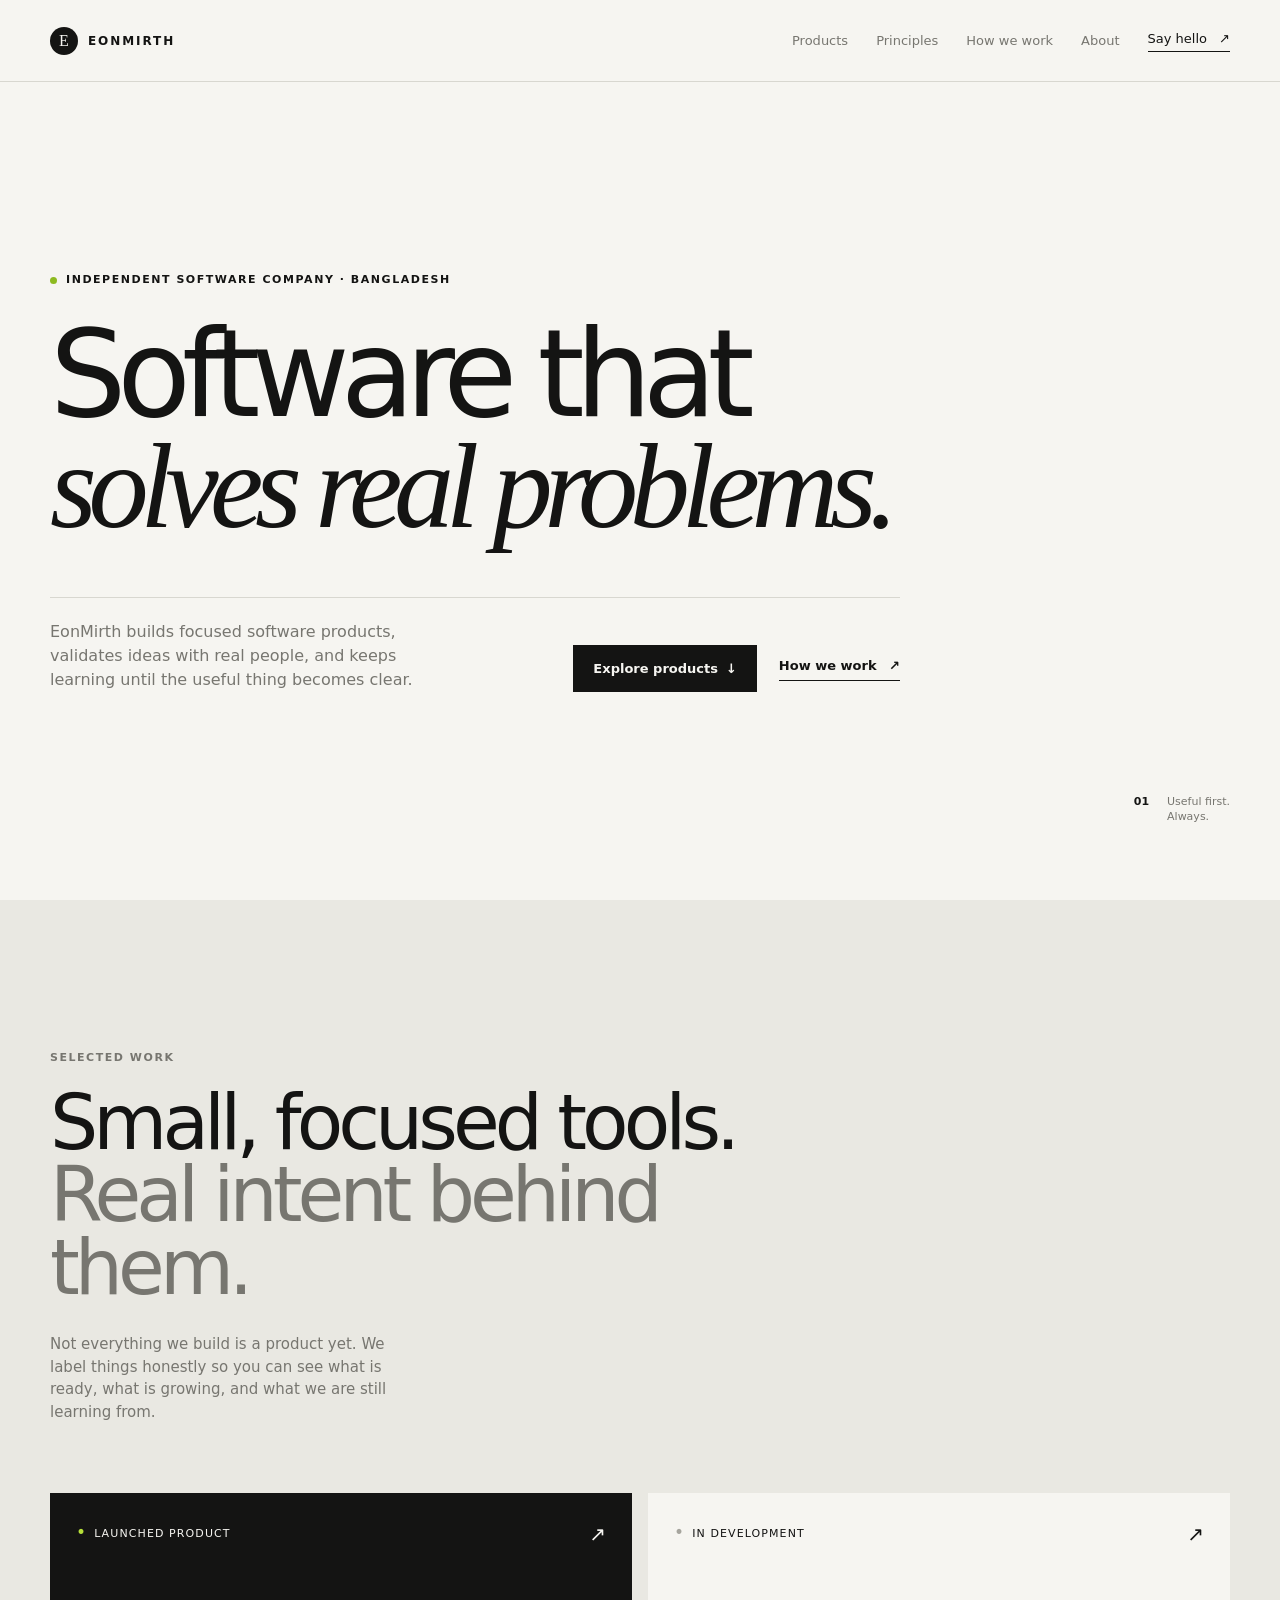
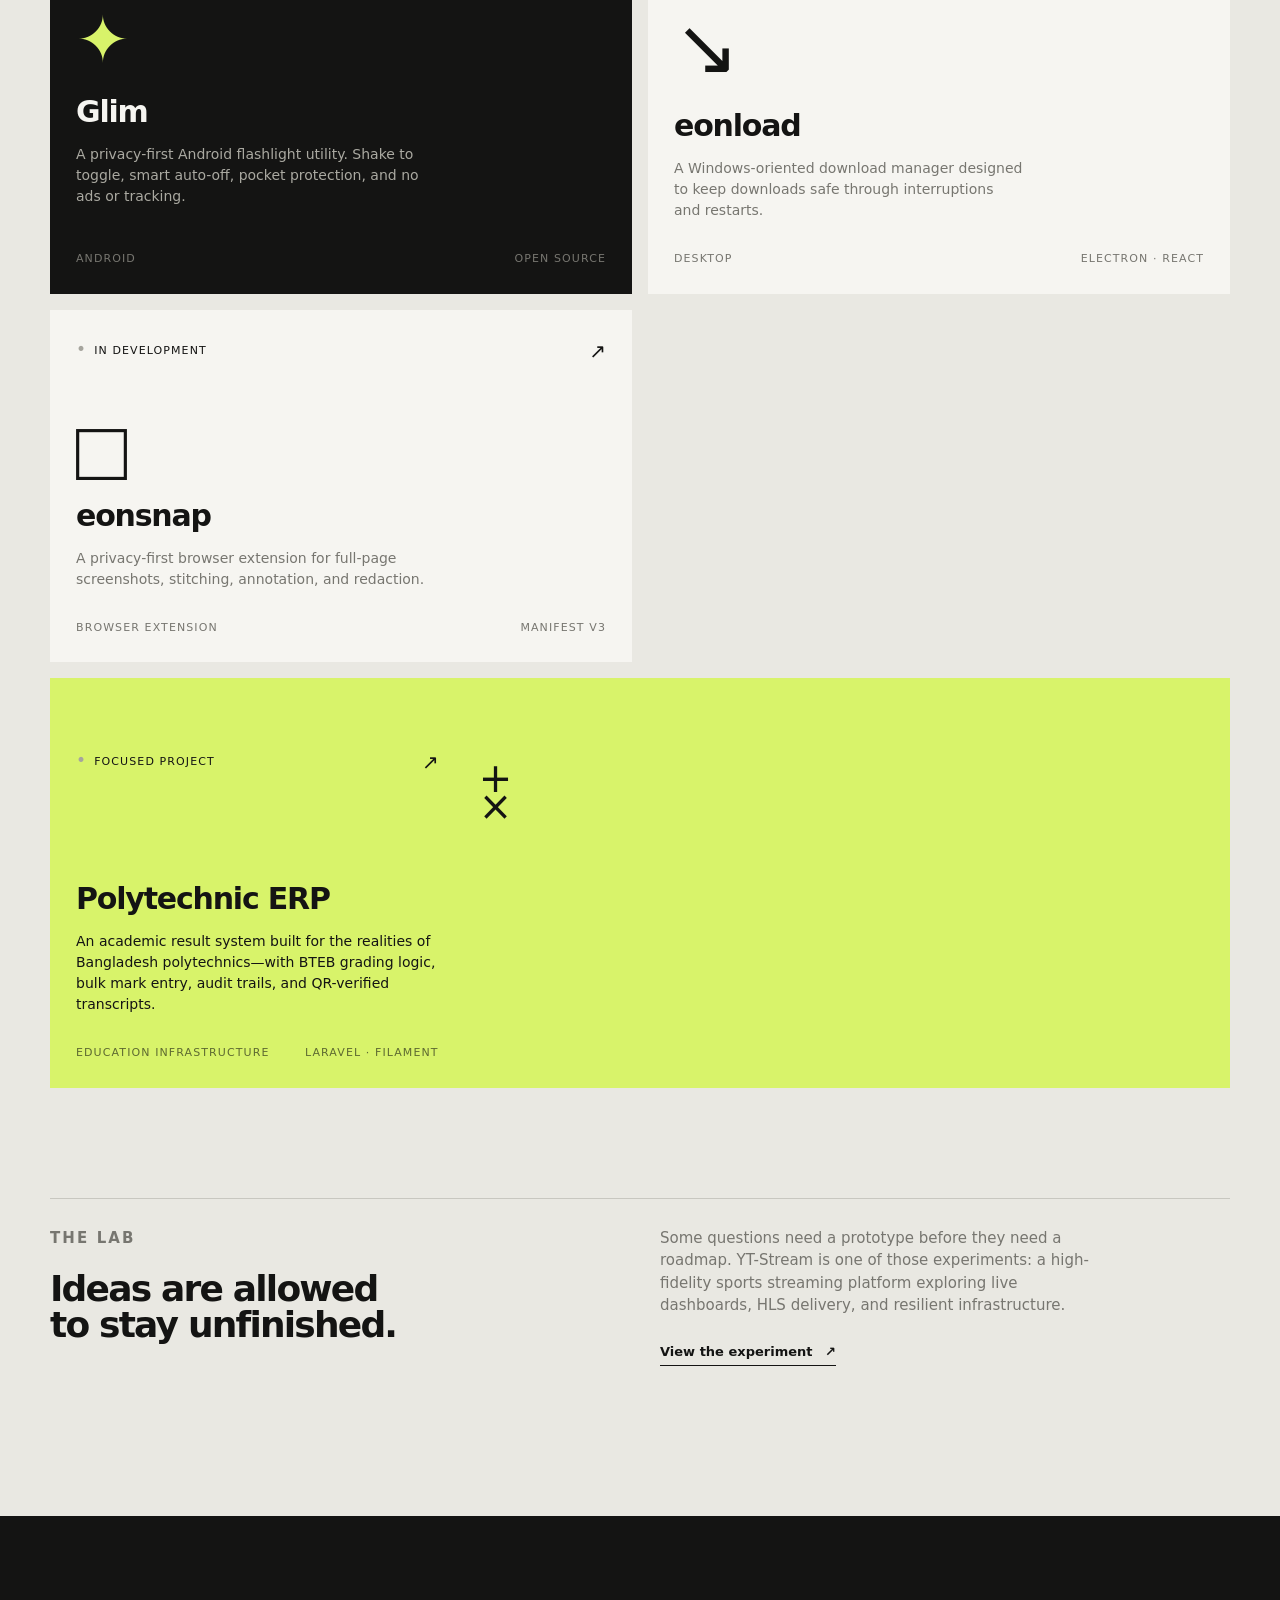
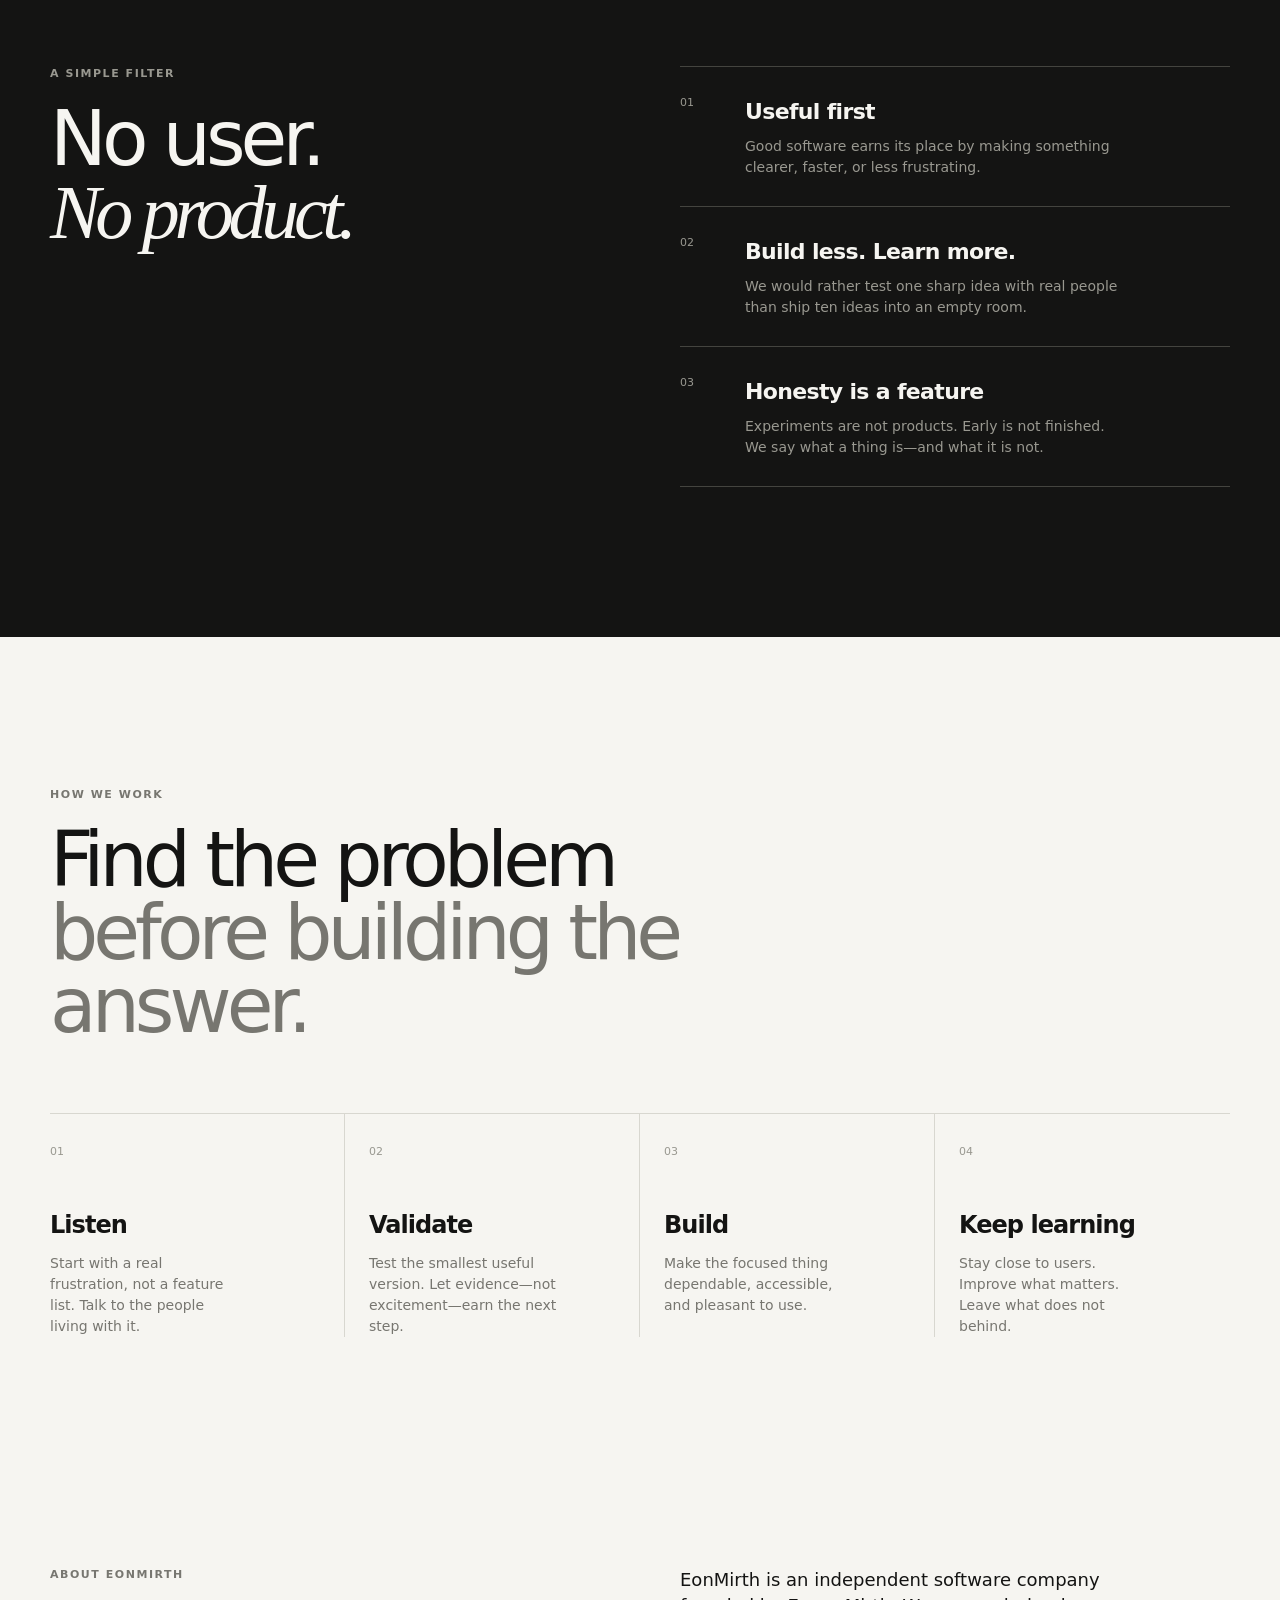
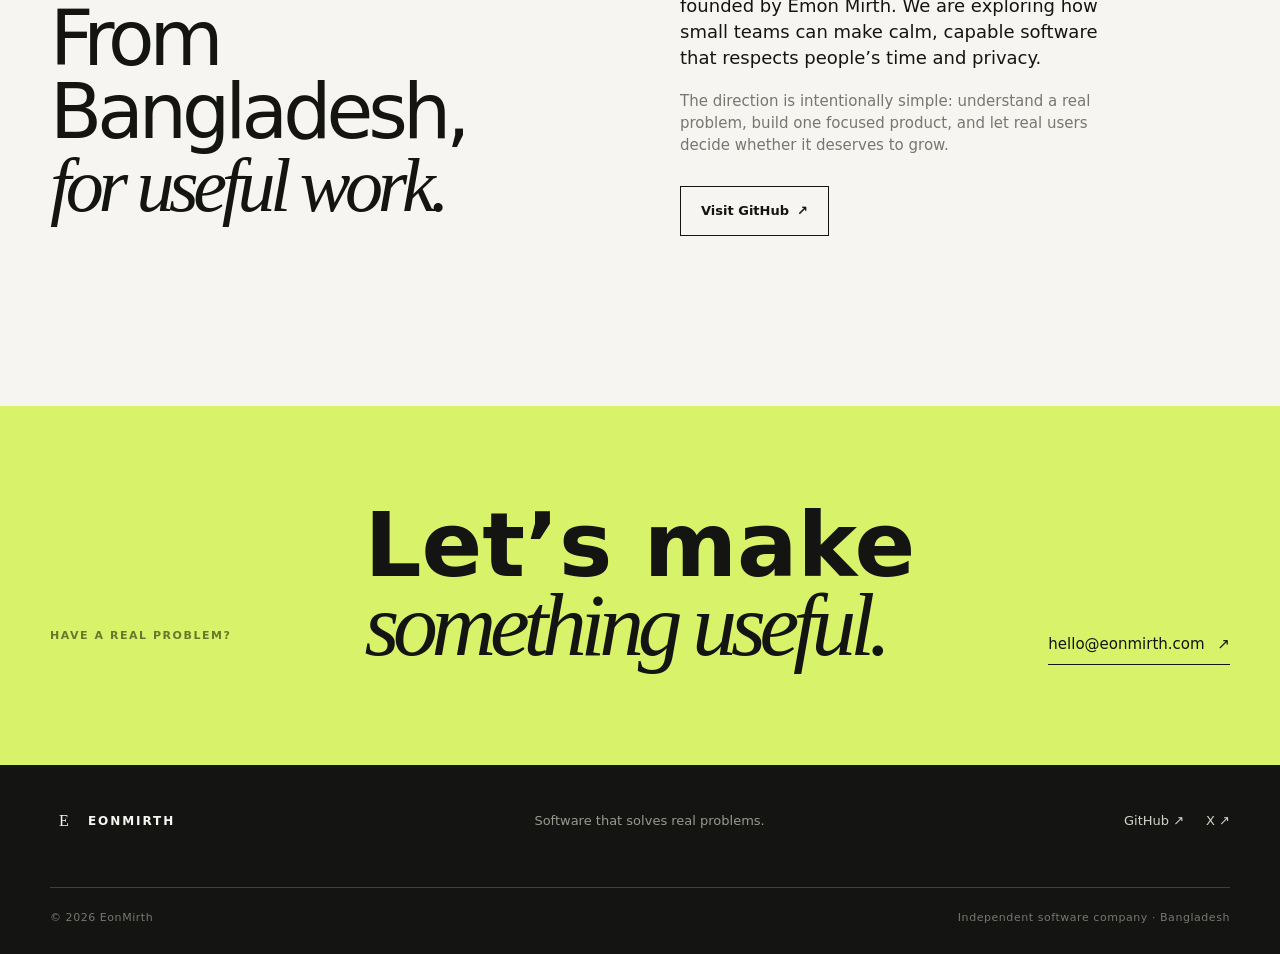
==== index.html @ abd764fa "Rebuild EonMirth as focused software company site" ====
<!doctype html>
<html lang="en">
<head>
  <meta charset="utf-8">
  <meta name="viewport" content="width=device-width, initial-scale=1">
  <title>EonMirth — Software that solves real problems.</title>
  <meta name="description" content="EonMirth is an independent software company building focused products, validating ideas, and learning from real users.">
  <meta name="author" content="EonMirth">
  <meta name="theme-color" content="#f6f5f1">
  <meta property="og:title" content="EonMirth — Software that solves real problems.">
  <meta property="og:description" content="An independent software company from Bangladesh building focused, useful products.">
  <meta property="og:type" content="website">
  <meta property="og:url" content="https://eonmirth-web.vercel.app/">
  <meta name="twitter:card" content="summary_large_image">
  <link rel="canonical" href="https://eonmirth-web.vercel.app/">
  <link rel="icon" href="data:image/svg+xml,%3Csvg xmlns='http://www.w3.org/2000/svg' viewBox='0 0 64 64'%3E%3Crect width='64' height='64' rx='16' fill='%23141413'/%3E%3Cpath d='M18 20h28M18 32h20M18 44h28' stroke='%23f6f5f1' stroke-width='5' stroke-linecap='round'/%3E%3C/svg%3E">
  <link rel="stylesheet" href="/styles.css">
  <script defer src="/script.js"></script>
</head>
<body>
  <a class="skip-link" href="#main">Skip to content</a>
  <header class="site-header">
    <div class="wrap nav-wrap">
      <a class="brand" href="#top" aria-label="EonMirth home"><span class="brand-mark">E</span><span>EONMIRTH</span></a>
      <button class="menu-toggle" aria-expanded="false" aria-controls="site-nav"><span class="sr-only">Toggle menu</span><i></i><i></i></button>
      <nav id="site-nav" class="site-nav" aria-label="Main navigation">
        <a href="#products">Products</a><a href="#principles">Principles</a><a href="#process">How we work</a><a href="#about">About</a>
        <a class="nav-cta" href="mailto:hello@eonmirth.com">Say hello <span>↗</span></a>
      </nav>
    </div>
  </header>
  <main id="main">
    <section id="top" class="hero wrap">
      <div class="eyebrow reveal"><span class="eyebrow-dot"></span>Independent software company · Bangladesh</div>
      <h1 class="reveal delay-1">Software that<br><em>solves real problems.</em></h1>
      <div class="hero-bottom reveal delay-2">
        <p class="hero-copy">EonMirth builds focused software products, validates ideas with real people, and keeps learning until the useful thing becomes clear.</p>
        <div class="hero-actions"><a class="button button-dark" href="#products">Explore products <span>↓</span></a><a class="text-link" href="#process">How we work <span>↗</span></a></div>
      </div>
      <div class="hero-note reveal delay-3"><span>01</span><span>Useful first.<br>Always.</span></div>
    </section>

    <section id="products" class="section products-section">
      <div class="wrap">
        <div class="section-intro"><p class="kicker">Selected work</p><h2>Small, focused tools.<br><span>Real intent behind them.</span></h2><p class="intro-copy">Not everything we build is a product yet. We label things honestly so you can see what is ready, what is growing, and what we are still learning from.</p></div>
        <div class="product-grid">
          <a class="product-card featured reveal" href="https://github.com/emonmirth/android-flashlight-app" target="_blank" rel="noopener noreferrer"><div class="card-top"><span class="status live">Launched product</span><span class="arrow">↗</span></div><div class="product-symbol sun">✦</div><h3>Glim</h3><p>A privacy-first Android flashlight utility. Shake to toggle, smart auto-off, pocket protection, and no ads or tracking.</p><div class="card-foot"><span>Android</span><span>Open source</span></div></a>
          <a class="product-card reveal delay-1" href="https://github.com/emonmirth/eonload" target="_blank" rel="noopener noreferrer"><div class="card-top"><span class="status building">In development</span><span class="arrow">↗</span></div><div class="product-symbol line">↘</div><h3>eonload</h3><p>A Windows-oriented download manager designed to keep downloads safe through interruptions and restarts.</p><div class="card-foot"><span>Desktop</span><span>Electron · React</span></div></a>
          <a class="product-card reveal delay-2" href="https://github.com/emonmirth/eonsnap" target="_blank" rel="noopener noreferrer"><div class="card-top"><span class="status building">In development</span><span class="arrow">↗</span></div><div class="product-symbol frame">□</div><h3>eonsnap</h3><p>A privacy-first browser extension for full-page screenshots, stitching, annotation, and redaction.</p><div class="card-foot"><span>Browser extension</span><span>Manifest V3</span></div></a>
          <a class="product-card wide reveal" href="https://github.com/emonmirth/polytechnic-erp" target="_blank" rel="noopener noreferrer"><div class="card-top"><span class="status building">Focused project</span><span class="arrow">↗</span></div><div class="product-symbol grid-symbol">+<br>×</div><div class="wide-copy"><h3>Polytechnic ERP</h3><p>An academic result system built for the realities of Bangladesh polytechnics—with BTEB grading logic, bulk mark entry, audit trails, and QR-verified transcripts.</p><div class="card-foot"><span>Education infrastructure</span><span>Laravel · Filament</span></div></div></a>
        </div>
        <div class="experiments"><div><p class="kicker">The lab</p><h3>Ideas are allowed<br>to stay unfinished.</h3></div><div><p>Some questions need a prototype before they need a roadmap. YT-Stream is one of those experiments: a high-fidelity sports streaming platform exploring live dashboards, HLS delivery, and resilient infrastructure.</p><a class="text-link" href="https://github.com/emonmirth/YT-Stream" target="_blank" rel="noopener noreferrer">View the experiment <span>↗</span></a></div></div>
      </div>
    </section>

    <section id="principles" class="section principles-section"><div class="wrap principle-layout"><div><p class="kicker">A simple filter</p><h2>No user.<br><em>No product.</em></h2></div><div class="principle-list"><div class="principle"><span>01</span><div><h3>Useful first</h3><p>Good software earns its place by making something clearer, faster, or less frustrating.</p></div></div><div class="principle"><span>02</span><div><h3>Build less. Learn more.</h3><p>We would rather test one sharp idea with real people than ship ten ideas into an empty room.</p></div></div><div class="principle"><span>03</span><div><h3>Honesty is a feature</h3><p>Experiments are not products. Early is not finished. We say what a thing is—and what it is not.</p></div></div></div></div></section>

    <section id="process" class="section process-section"><div class="wrap"><div class="section-intro"><p class="kicker">How we work</p><h2>Find the problem<br><span>before building the answer.</span></h2></div><div class="process-grid"><div class="process-item"><span>01</span><h3>Listen</h3><p>Start with a real frustration, not a feature list. Talk to the people living with it.</p></div><div class="process-item"><span>02</span><h3>Validate</h3><p>Test the smallest useful version. Let evidence—not excitement—earn the next step.</p></div><div class="process-item"><span>03</span><h3>Build</h3><p>Make the focused thing dependable, accessible, and pleasant to use.</p></div><div class="process-item"><span>04</span><h3>Keep learning</h3><p>Stay close to users. Improve what matters. Leave what does not behind.</p></div></div></div></section>

    <section id="about" class="section about-section"><div class="wrap about-layout"><div><p class="kicker">About EonMirth</p><h2>From Bangladesh,<br><em>for useful work.</em></h2></div><div class="about-copy"><p>EonMirth is an independent software company founded by Emon Mirth. We are exploring how small teams can make calm, capable software that respects people’s time and privacy.</p><p>The direction is intentionally simple: understand a real problem, build one focused product, and let real users decide whether it deserves to grow.</p><a class="button button-outline" href="https://github.com/emonmirth" target="_blank" rel="noopener noreferrer">Visit GitHub <span>↗</span></a></div></div></section>

    <section class="contact-section"><div class="wrap contact-inner"><p class="kicker">Have a real problem?</p><h2>Let’s make<br><em>something useful.</em></h2><a class="contact-link" href="mailto:hello@eonmirth.com">hello@eonmirth.com <span>↗</span></a></div></section>
  </main>
  <footer class="site-footer"><div class="wrap footer-top"><a class="brand" href="#top"><span class="brand-mark">E</span><span>EONMIRTH</span></a><p>Software that solves real problems.</p><div class="footer-links"><a href="https://github.com/emonmirth" target="_blank" rel="noopener noreferrer">GitHub ↗</a><a href="https://x.com/EonMirth" target="_blank" rel="noopener noreferrer">X ↗</a></div></div><div class="wrap footer-bottom"><span>© 2026 EonMirth</span><span>Independent software company · Bangladesh</span></div></footer>
</body>
</html>
---- styles.css ----
:root{--ink:#141413;--paper:#f6f5f1;--muted:#777670;--line:#d8d7d0;--accent:#d8f36a;--serif:Georgia,'Times New Roman',serif;--sans:Inter,ui-sans-serif,system-ui,-apple-system,BlinkMacSystemFont,'Segoe UI',sans-serif;--ease:cubic-bezier(.23,1,.32,1)}*{box-sizing:border-box}html{scroll-behavior:smooth}body{margin:0;background:var(--paper);color:var(--ink);font-family:var(--sans);font-size:16px;line-height:1.5;-webkit-font-smoothing:antialiased}.wrap{width:min(1180px,calc(100% - 48px));margin:0 auto}.skip-link{position:absolute;left:-999px;top:12px;background:var(--ink);color:#fff;padding:10px 16px;z-index:99}.skip-link:focus{left:12px}.sr-only{position:absolute;width:1px;height:1px;padding:0;overflow:hidden;clip:rect(0,0,0,0);white-space:nowrap;border:0}.site-header{height:82px;border-bottom:1px solid var(--line);display:flex;align-items:center}.nav-wrap,.footer-top,.footer-bottom{display:flex;align-items:center;justify-content:space-between}.brand{display:inline-flex;align-items:center;gap:10px;color:inherit;text-decoration:none;font-size:12px;font-weight:800;letter-spacing:.16em}.brand-mark{display:grid;place-items:center;width:28px;height:28px;background:var(--ink);color:var(--paper);font-size:16px;font-family:var(--serif);font-weight:400;letter-spacing:0;border-radius:50%}.site-nav{display:flex;align-items:center;gap:28px}.site-nav a,.footer-links a{color:var(--muted);font-size:13px;text-decoration:none;transition:color .18s ease}.site-nav a:hover,.footer-links a:hover,.text-link:hover{color:var(--ink)}.nav-cta{color:var(--ink)!important;border-bottom:1px solid var(--ink);padding-bottom:3px}.nav-cta span,.text-link span,.contact-link span,.button span{margin-left:8px}.menu-toggle{display:none;background:none;border:0;padding:10px}.hero{min-height:calc(100vh - 82px);padding-top:clamp(100px,15vw,190px);position:relative}.eyebrow,.kicker{font-size:11px;font-weight:800;letter-spacing:.14em;text-transform:uppercase}.eyebrow{display:flex;align-items:center;gap:9px}.eyebrow-dot{width:7px;height:7px;border-radius:50%;background:#8dba20}.hero h1{font-size:clamp(56px,9.4vw,132px);line-height:.93;letter-spacing:-.075em;font-weight:500;margin:30px 0 54px;max-width:1000px}.hero h1 em,h2 em{font-family:var(--serif);font-weight:400;letter-spacing:-.07em}.hero-bottom{display:flex;justify-content:space-between;align-items:flex-end;border-top:1px solid var(--line);padding-top:22px;max-width:850px}.hero-copy{max-width:370px;margin:0;color:var(--muted);font-size:16px}.hero-actions{display:flex;align-items:center;gap:22px}.button{display:inline-flex;align-items:center;justify-content:center;text-decoration:none;padding:14px 20px;font-size:13px;font-weight:700;transition:transform .18s var(--ease),background .18s ease,color .18s ease}.button:hover{transform:translateY(-2px)}.button-dark{background:var(--ink);color:var(--paper)}.button-dark:hover{background:#30302e}.button-outline{border:1px solid var(--ink);color:var(--ink)}.button-outline:hover{background:var(--ink);color:var(--paper)}.text-link{display:inline-block;color:var(--ink);text-decoration:none;border-bottom:1px solid var(--ink);padding-bottom:4px;font-size:13px;font-weight:700;transition:color .18s ease}.hero-note{position:absolute;right:0;bottom:76px;display:flex;gap:18px;color:var(--muted);font-size:11px;line-height:1.3}.hero-note span:first-child{color:var(--ink);font-weight:700}.section{padding:150px 0}.products-section{background:#e9e8e2}.section-intro{max-width:750px}.kicker{color:var(--muted);margin:0 0 20px}.section h2{font-size:clamp(40px,6vw,76px);line-height:.96;letter-spacing:-.065em;font-weight:500;margin:0}.section h2 span{color:var(--muted)}.intro-copy{color:var(--muted);max-width:340px;margin:28px 0 0;font-size:15px}.product-grid{display:grid;grid-template-columns:repeat(2,1fr);gap:16px;margin-top:70px}.product-card{min-height:340px;padding:26px;background:var(--paper);color:var(--ink);text-decoration:none;display:flex;flex-direction:column;transition:transform .25s var(--ease),background .25s ease}.product-card:hover{transform:translateY(-5px);background:#fff}.product-card.featured{background:var(--ink);color:var(--paper)}.card-top,.card-foot{display:flex;justify-content:space-between;align-items:center}.status,.card-foot{font-size:11px;text-transform:uppercase;letter-spacing:.1em}.status:before{content:'•';font-size:17px;line-height:0;margin-right:7px;vertical-align:-1px}.live:before{color:#b5df39}.building:before{color:#a6a59e}.arrow{font-size:20px}.product-symbol{font-size:64px;line-height:1;margin-top:60px;font-family:var(--serif)}.sun{color:var(--accent)}.line{font-size:78px}.frame{font-size:85px;font-weight:200;line-height:.6}.grid-symbol{font-family:var(--sans);font-size:40px;line-height:.7}.product-card h3{font-size:30px;letter-spacing:-.04em;margin:16px 0 10px;font-weight:600}.product-card p{color:var(--muted);font-size:14px;max-width:350px;margin:0}.featured p{color:#aaa9a1}.card-foot{margin-top:auto;padding-top:30px;color:var(--muted)}.wide{grid-column:1/-1;min-height:280px;display:grid;grid-template-columns:1fr 2fr;gap:40px;background:#d8f36a}.wide .wide-copy{align-self:end}.wide p{color:var(--ink);max-width:500px}.wide .card-foot{color:#5e6a31}.experiments{border-top:1px solid #c8c7c0;margin-top:110px;padding-top:28px;display:grid;grid-template-columns:1fr 1fr;gap:40px}.experiments h3{font-size:36px;line-height:1;letter-spacing:-.05em;margin:0}.experiments p{max-width:450px;color:var(--muted);margin:0 0 22px;font-size:15px}.principles-section{background:var(--ink);color:var(--paper)}.principle-layout{display:grid;grid-template-columns:1fr 1fr;gap:80px}.principles-section .kicker,.principles-section .principle p{color:#999890}.principle-list{border-top:1px solid #44443f}.principle{display:grid;grid-template-columns:45px 1fr;gap:20px;padding:28px 0;border-bottom:1px solid #44443f}.principle>span,.process-item>span{font-size:11px;color:#999890}.principle h3{font-size:22px;margin:0 0 8px;letter-spacing:-.03em}.principle p{margin:0;max-width:380px;font-size:14px}.process-section{background:var(--paper)}.process-grid{display:grid;grid-template-columns:repeat(4,1fr);border-top:1px solid var(--line);margin-top:70px}.process-item{padding:24px 24px 0 0;border-right:1px solid var(--line);min-height:180px}.process-item:not(:first-child){padding-left:24px}.process-item:last-child{border-right:0}.process-item h3{font-size:24px;margin:45px 0 10px;letter-spacing:-.04em}.process-item p{color:var(--muted);font-size:14px;margin:0;max-width:190px}.about-section{padding-top:80px;padding-bottom:170px}.about-layout{display:grid;grid-template-columns:1fr 1fr;gap:80px}.about-copy{max-width:450px}.about-copy p{font-size:18px;line-height:1.45;margin:0 0 20px}.about-copy p:nth-child(2){color:var(--muted);font-size:15px;margin-bottom:30px}.contact-section{background:#d8f36a;padding:100px 0}.contact-inner{display:flex;align-items:flex-end;justify-content:space-between}.contact-section .kicker{color:#68782b}.contact-section h2{font-size:clamp(48px,7vw,94px);line-height:.88;margin:0}.contact-link{color:var(--ink);text-decoration:none;border-bottom:1px solid var(--ink);padding-bottom:8px;font-size:15px}.site-footer{background:var(--ink);color:var(--paper);padding:42px 0 28px}.footer-top{padding-bottom:52px;border-bottom:1px solid #41413d}.footer-top p{color:#999890;font-size:13px;margin:0}.footer-links{display:flex;gap:22px}.footer-links a{color:#d2d1c8}.footer-bottom{padding-top:22px;color:#777770;font-size:11px;letter-spacing:.05em}.reveal{opacity:0;transform:translateY(18px);transition:opacity .7s var(--ease),transform .7s var(--ease)}.reveal.visible{opacity:1;transform:none}.delay-1{transition-delay:.08s}.delay-2{transition-delay:.16s}.delay-3{transition-delay:.24s}@media(max-width:760px){.wrap{width:min(100% - 36px,1180px)}.site-header{height:70px}.menu-toggle{display:block}.menu-toggle i{display:block;width:22px;height:1px;background:var(--ink);margin:5px}.site-nav{position:absolute;display:none;top:70px;left:0;right:0;background:var(--paper);border-bottom:1px solid var(--line);padding:22px 18px;z-index:5;flex-direction:column;align-items:flex-start;gap:18px}.site-nav.open{display:flex}.nav-cta{margin-top:5px}.hero{min-height:calc(100vh - 70px);padding-top:100px}.hero h1{font-size:clamp(52px,15vw,80px);margin:28px 0 46px}.hero-bottom{display:block}.hero-actions{margin-top:32px;flex-wrap:wrap}.hero-note{position:static;margin-top:70px}.section{padding:90px 0}.product-grid{grid-template-columns:1fr;margin-top:48px}.wide{grid-column:auto;display:flex;gap:0}.experiments,.principle-layout,.about-layout{grid-template-columns:1fr;gap:42px}.experiments{margin-top:70px}.process-grid{grid-template-columns:1fr 1fr;margin-top:48px}.process-item{min-height:210px;padding:20px 12px 0 0}.process-item:not(:first-child){padding-left:14px}.process-item:nth-child(2){border-right:0}.process-item:nth-child(3){border-top:1px solid var(--line);padding-top:24px}.process-item:nth-child(4){border-top:1px solid var(--line);padding-top:24px}.process-item h3{margin-top:32px;font-size:21px}.about-section{padding-top:30px;padding-bottom:100px}.contact-inner{display:block}.contact-link{display:inline-block;margin-top:42px}.footer-top{align-items:flex-start;display:grid;grid-template-columns:1fr 1fr;gap:28px}.footer-top p{grid-column:1/-1;grid-row:2}.footer-links{grid-column:2;grid-row:1;justify-content:flex-end}.footer-bottom{display:block}.footer-bottom span{display:block;margin-bottom:6px}}@media(prefers-reduced-motion:reduce){html{scroll-behavior:auto}.reveal{opacity:1;transform:none;transition:none}.product-card,.button{transition:none}}
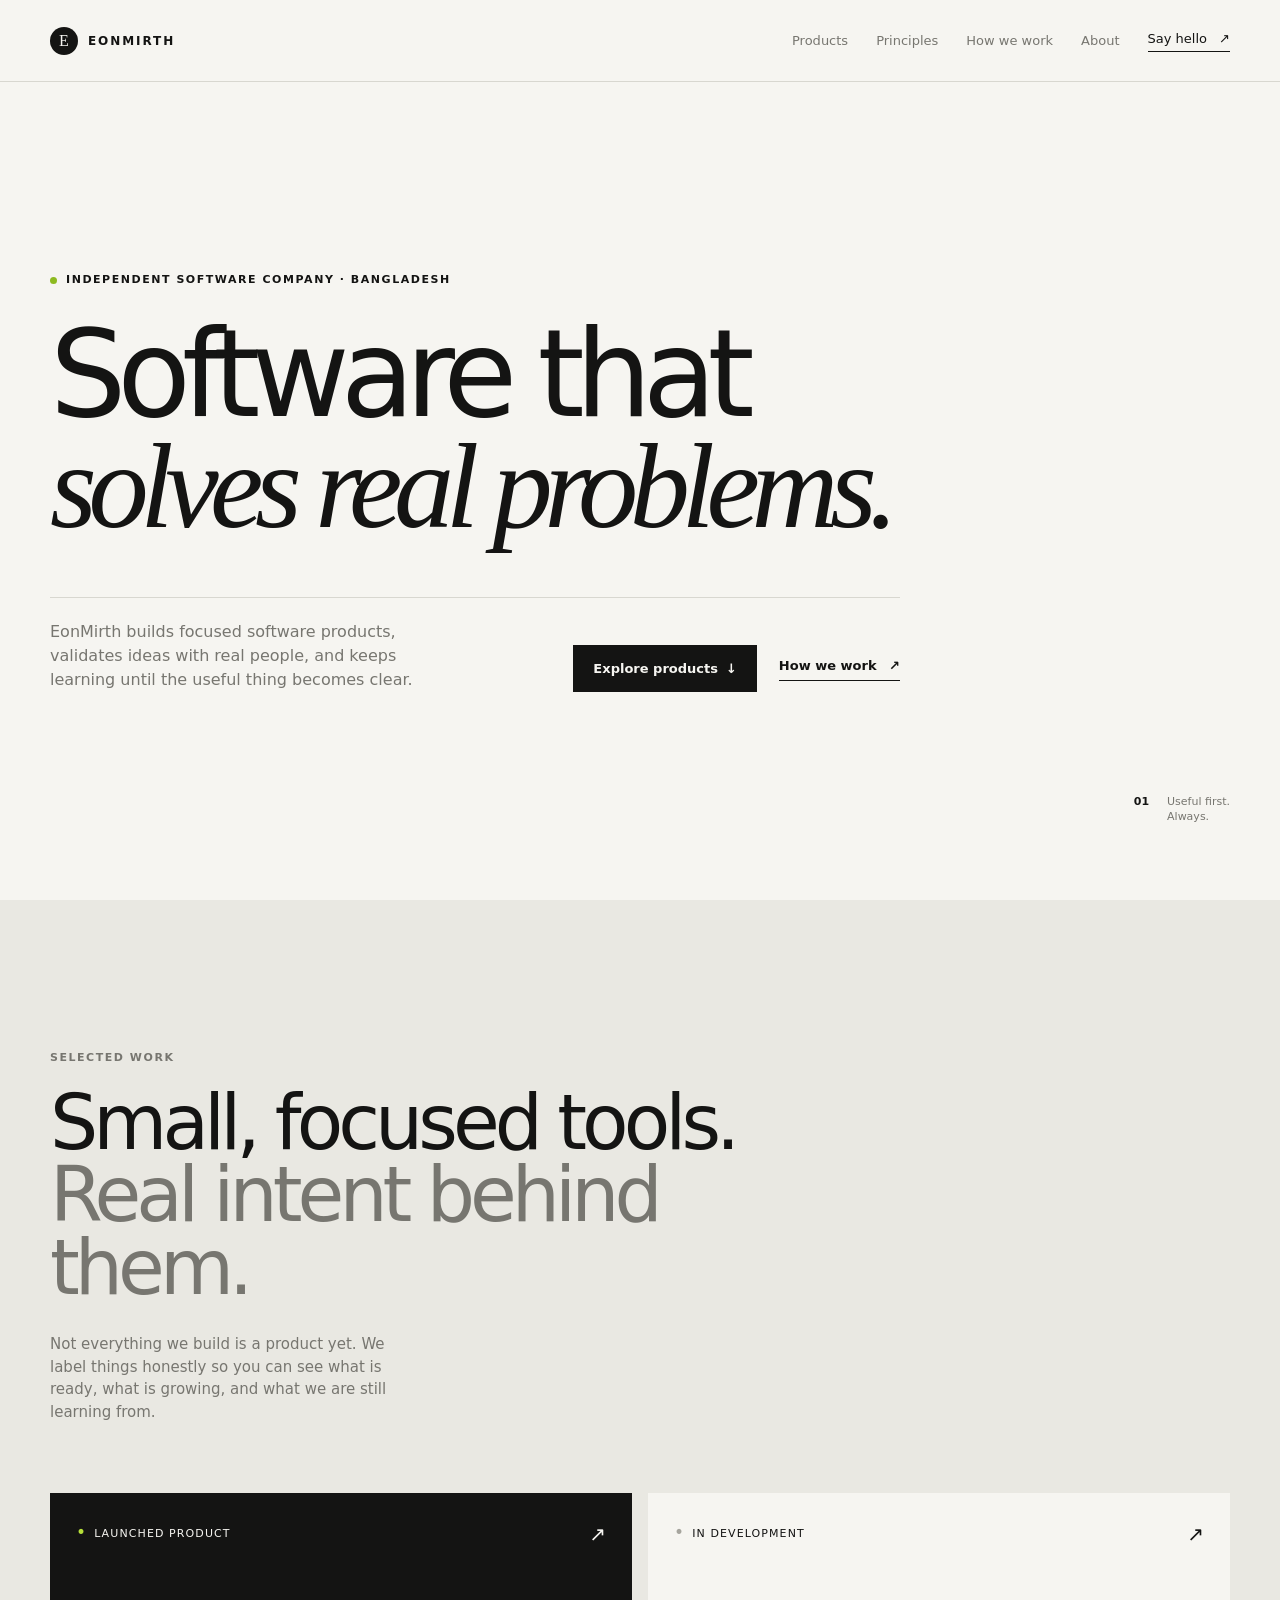
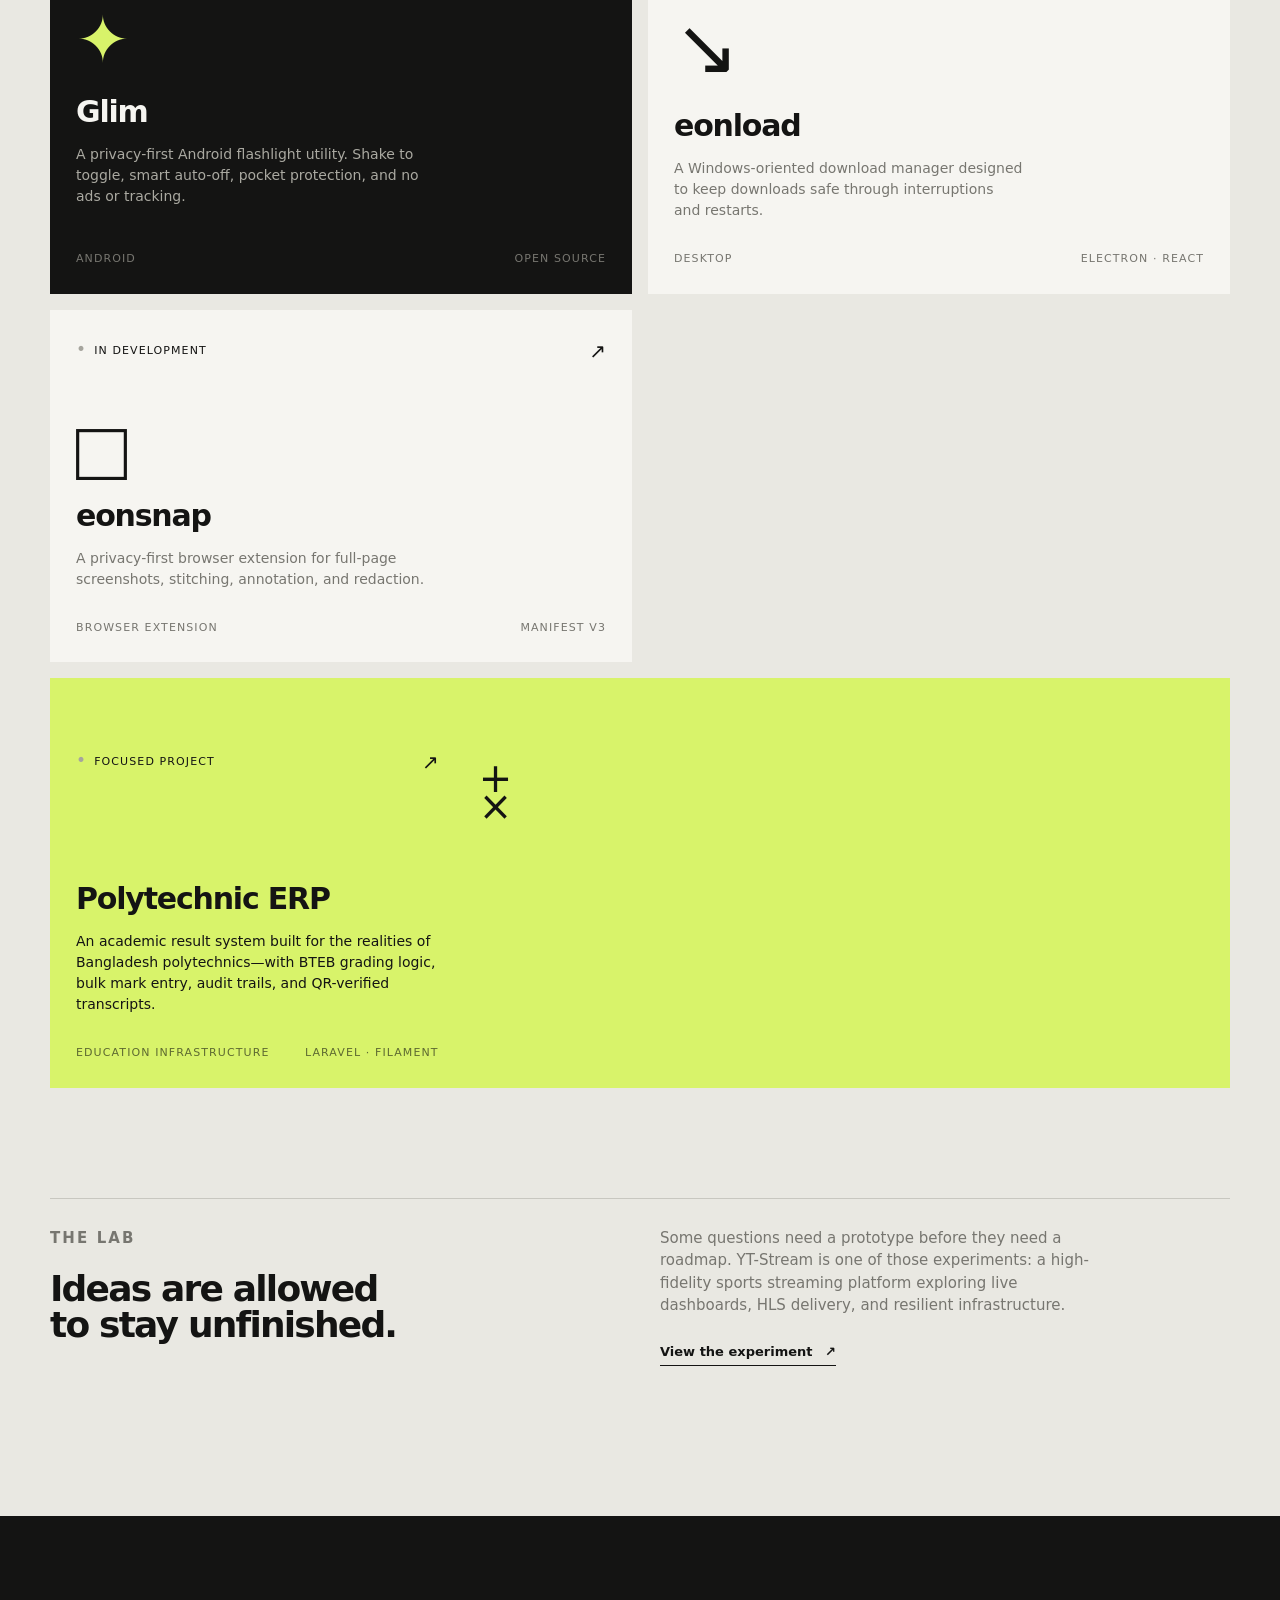
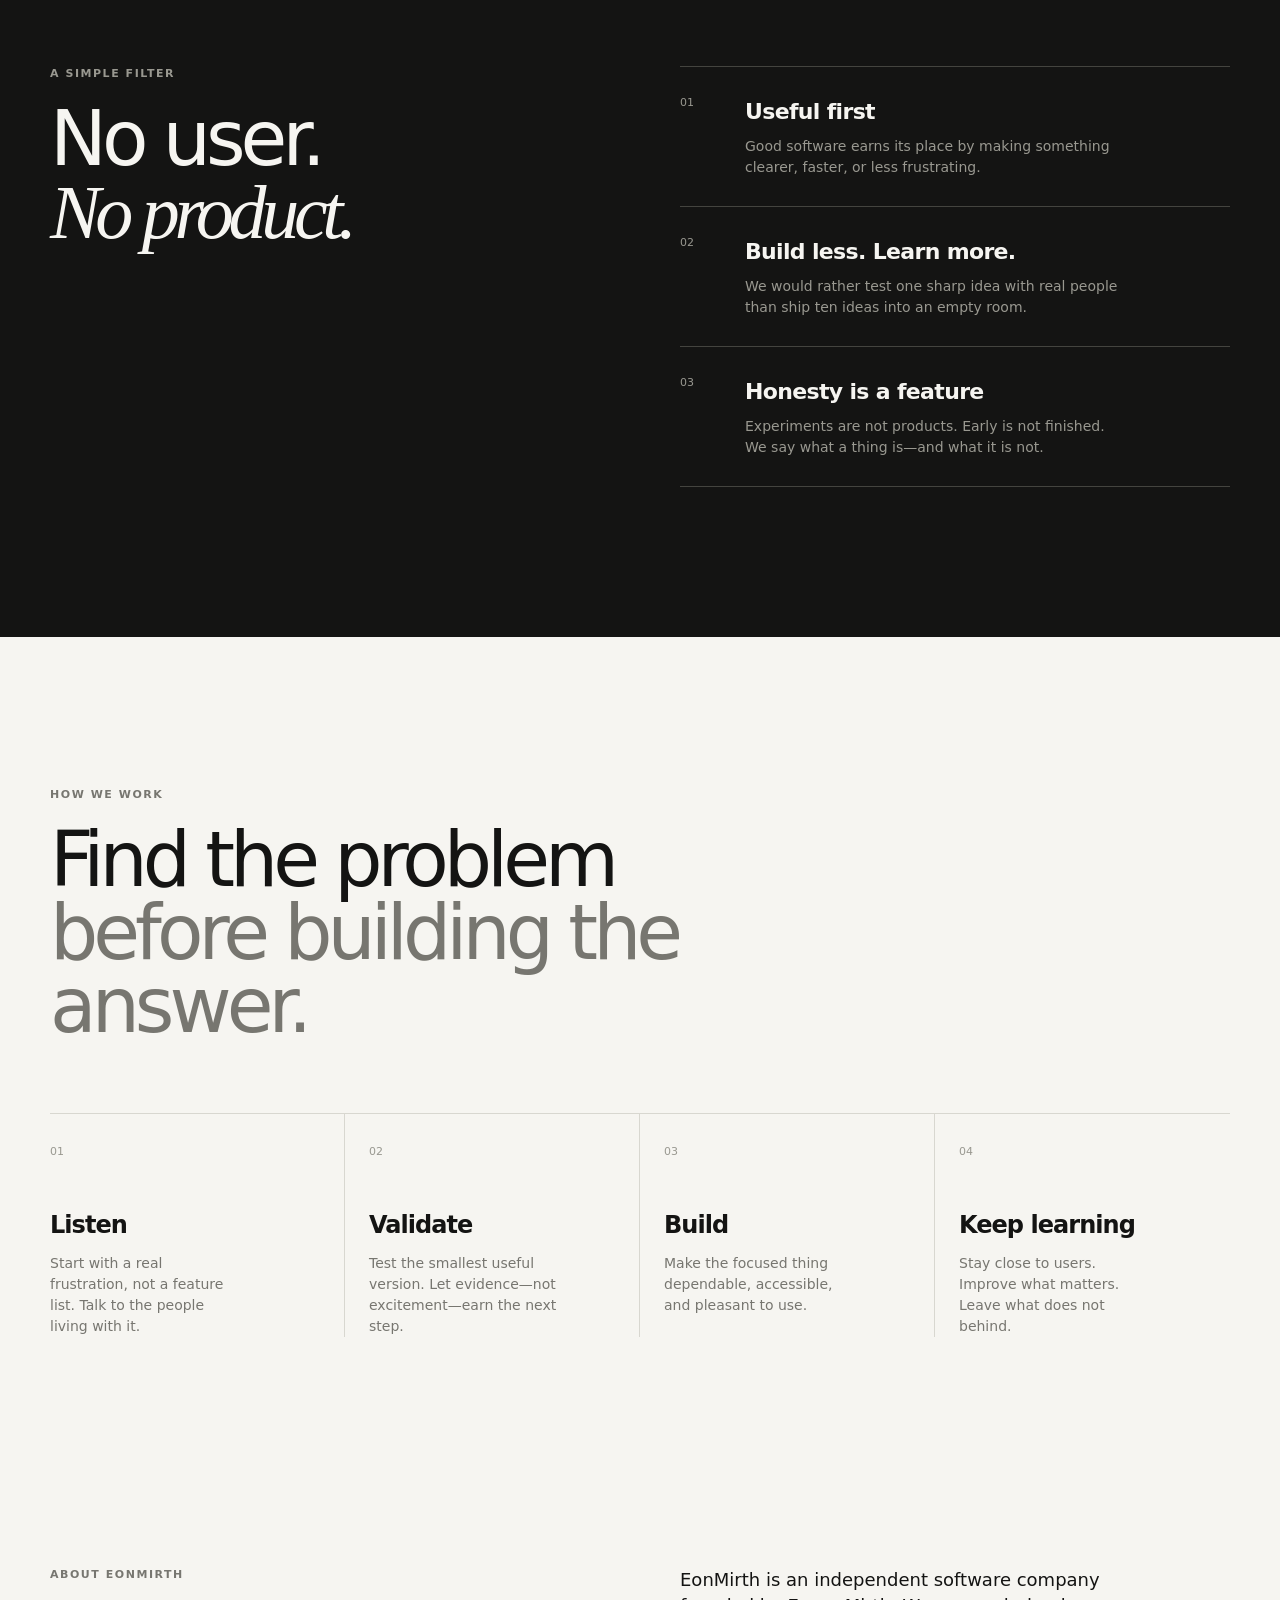
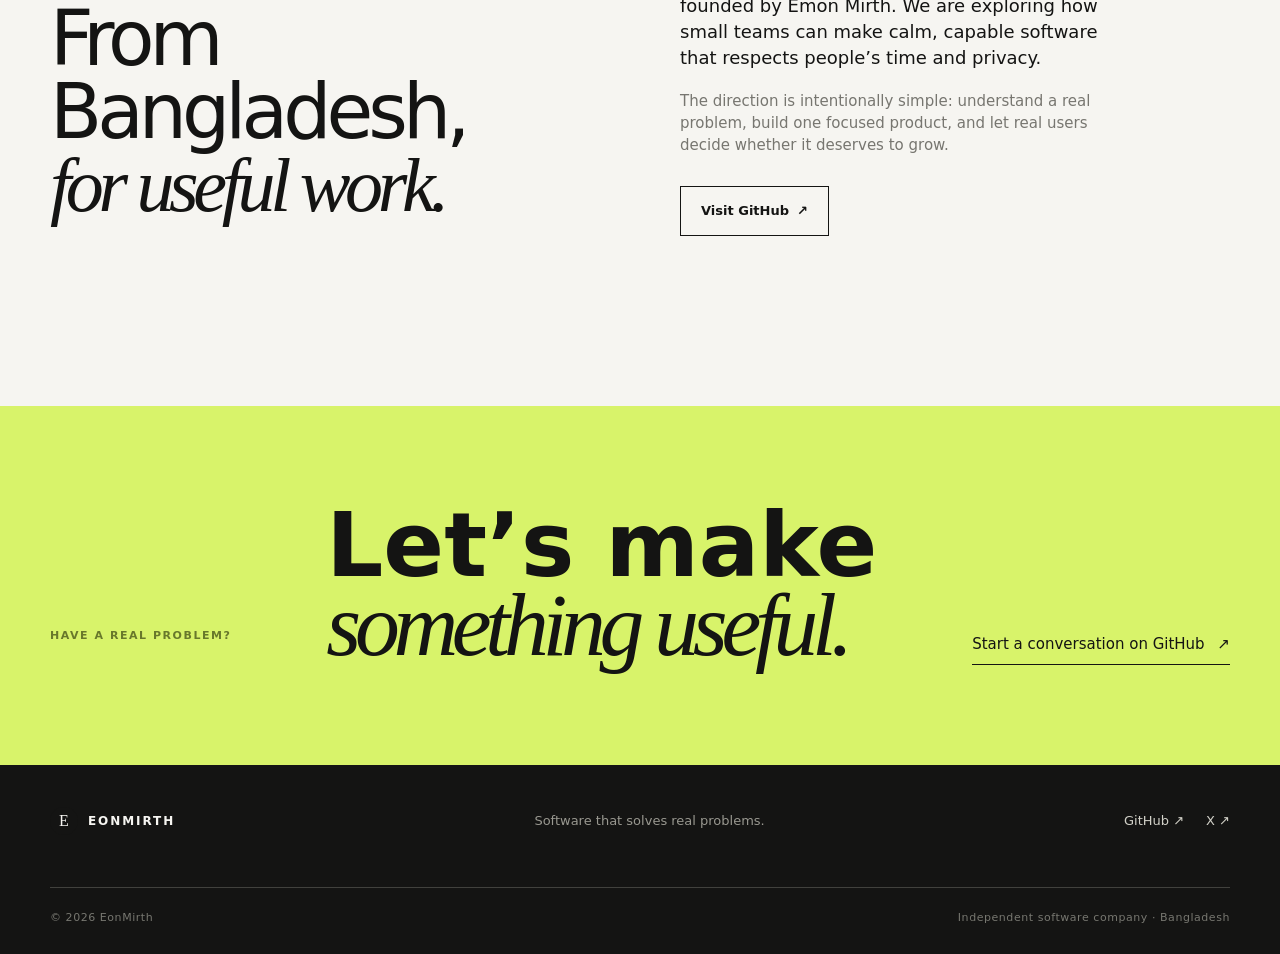
==== commit a0cb4a3c: "Use verified GitHub contact link" ====
--- a/index.html
+++ b/index.html
@@ -25,7 +25,7 @@
       <button class="menu-toggle" aria-expanded="false" aria-controls="site-nav"><span class="sr-only">Toggle menu</span><i></i><i></i></button>
       <nav id="site-nav" class="site-nav" aria-label="Main navigation">
         <a href="#products">Products</a><a href="#principles">Principles</a><a href="#process">How we work</a><a href="#about">About</a>
-        <a class="nav-cta" href="mailto:hello@eonmirth.com">Say hello <span>↗</span></a>
+        <a class="nav-cta" href="https://github.com/emonmirth" target="_blank" rel="noopener noreferrer">Say hello <span>↗</span></a>
       </nav>
     </div>
   </header>
@@ -59,7 +59,7 @@
 
     <section id="about" class="section about-section"><div class="wrap about-layout"><div><p class="kicker">About EonMirth</p><h2>From Bangladesh,<br><em>for useful work.</em></h2></div><div class="about-copy"><p>EonMirth is an independent software company founded by Emon Mirth. We are exploring how small teams can make calm, capable software that respects people’s time and privacy.</p><p>The direction is intentionally simple: understand a real problem, build one focused product, and let real users decide whether it deserves to grow.</p><a class="button button-outline" href="https://github.com/emonmirth" target="_blank" rel="noopener noreferrer">Visit GitHub <span>↗</span></a></div></div></section>
 
-    <section class="contact-section"><div class="wrap contact-inner"><p class="kicker">Have a real problem?</p><h2>Let’s make<br><em>something useful.</em></h2><a class="contact-link" href="mailto:hello@eonmirth.com">hello@eonmirth.com <span>↗</span></a></div></section>
+    <section class="contact-section"><div class="wrap contact-inner"><p class="kicker">Have a real problem?</p><h2>Let’s make<br><em>something useful.</em></h2><a class="contact-link" href="https://github.com/emonmirth" target="_blank" rel="noopener noreferrer">Start a conversation on GitHub <span>↗</span></a></div></section>
   </main>
   <footer class="site-footer"><div class="wrap footer-top"><a class="brand" href="#top"><span class="brand-mark">E</span><span>EONMIRTH</span></a><p>Software that solves real problems.</p><div class="footer-links"><a href="https://github.com/emonmirth" target="_blank" rel="noopener noreferrer">GitHub ↗</a><a href="https://x.com/EonMirth" target="_blank" rel="noopener noreferrer">X ↗</a></div></div><div class="wrap footer-bottom"><span>© 2026 EonMirth</span><span>Independent software company · Bangladesh</span></div></footer>
 </body>
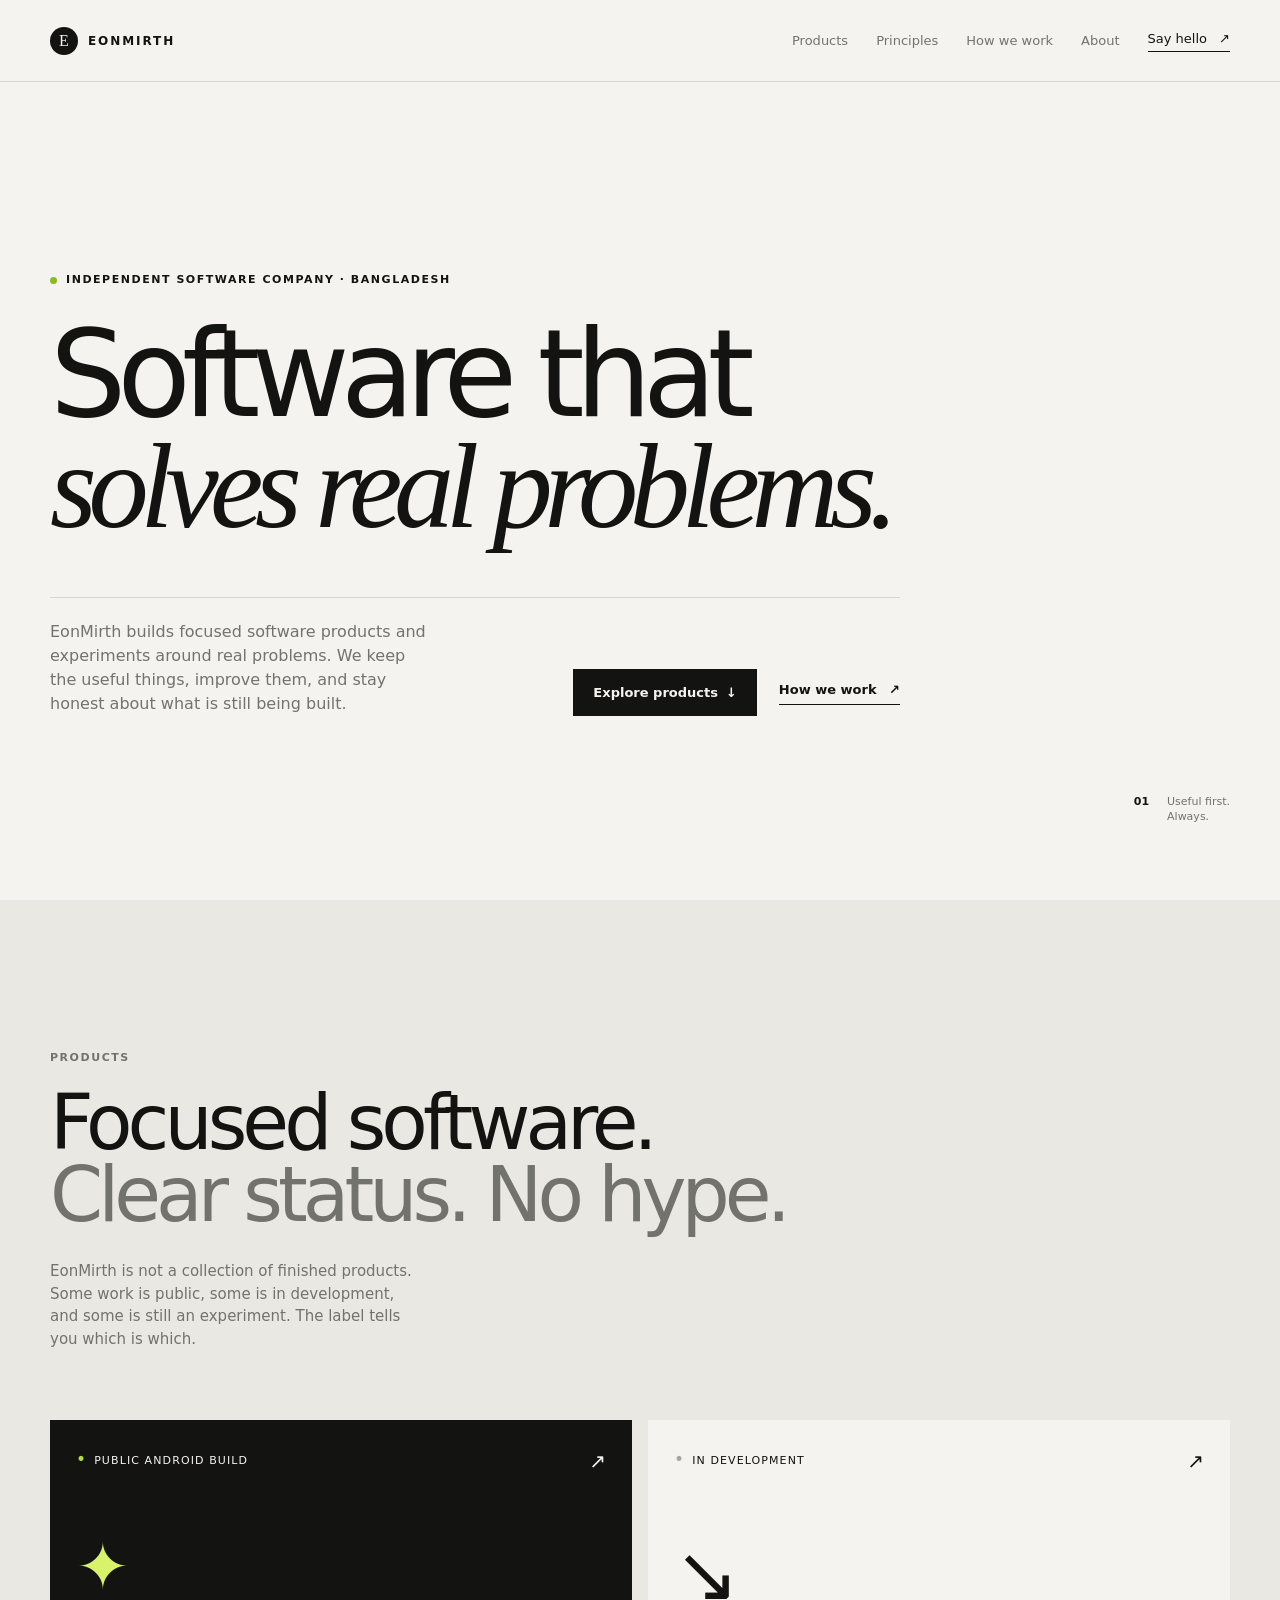
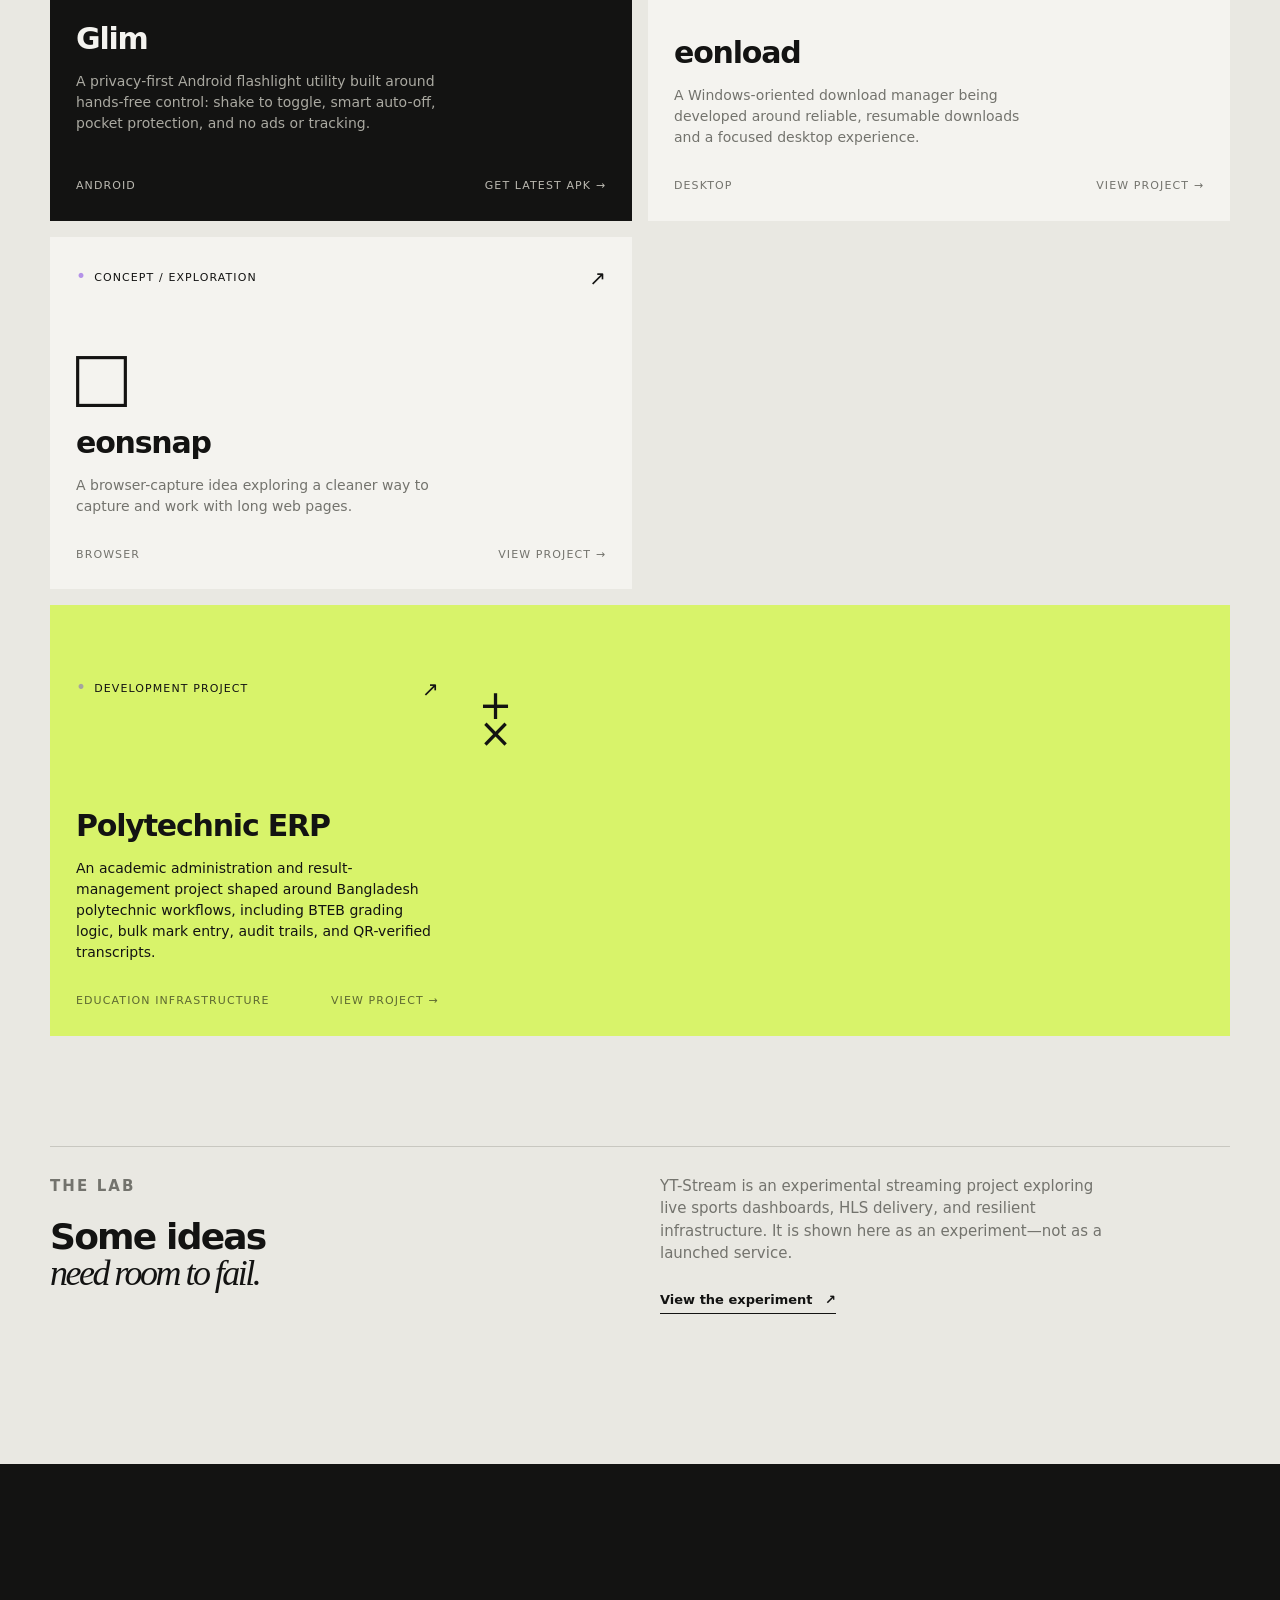
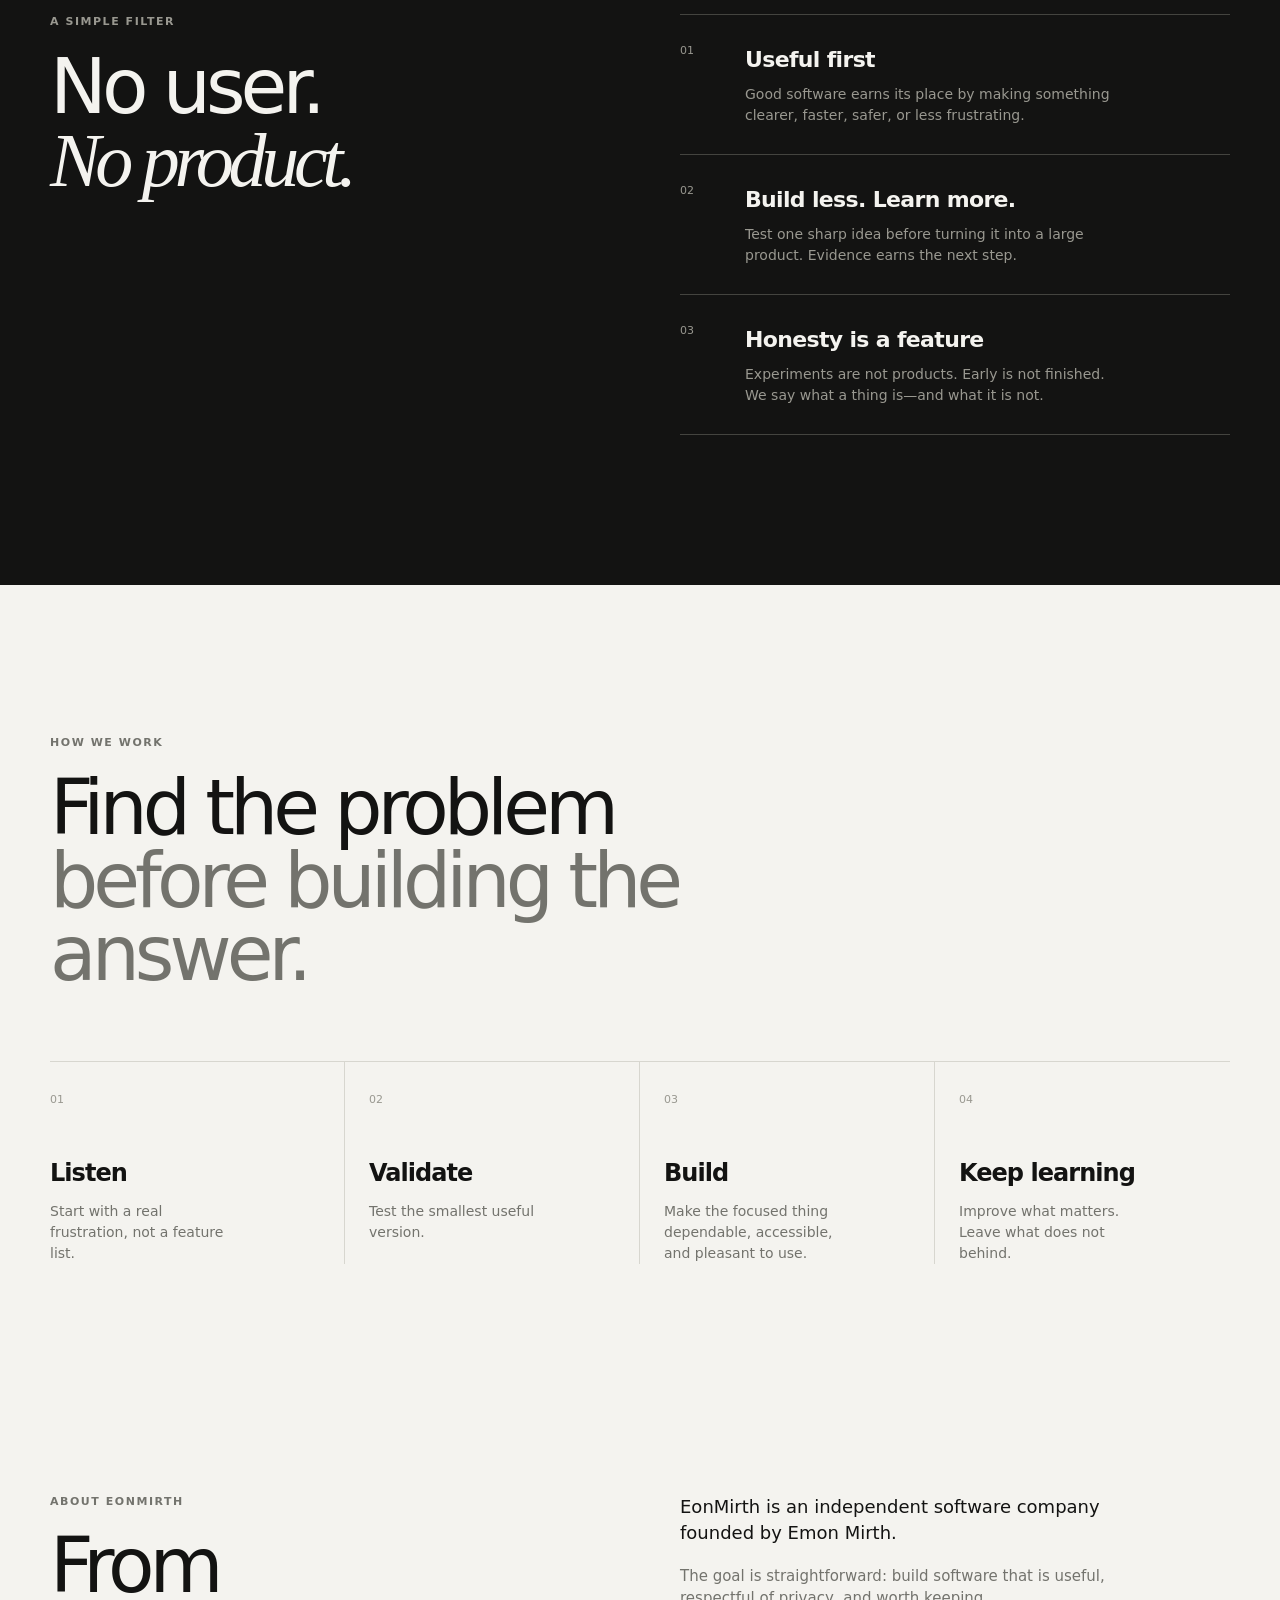
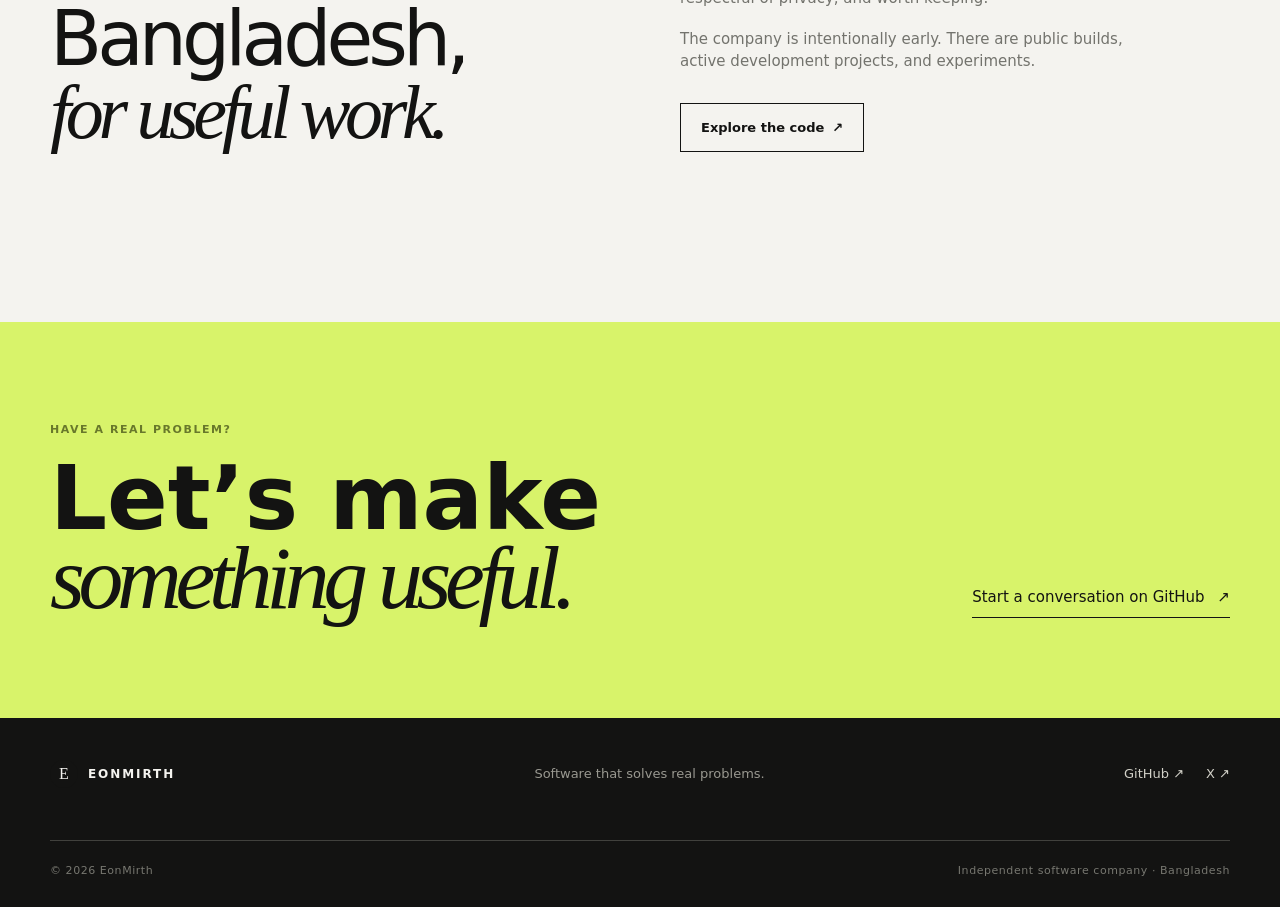
==== commit 8ea31c18: "Implement final EonMirth company website" ====
--- a/index.html
+++ b/index.html
@@ -4,63 +4,157 @@
   <meta charset="utf-8">
   <meta name="viewport" content="width=device-width, initial-scale=1">
   <title>EonMirth — Software that solves real problems.</title>
-  <meta name="description" content="EonMirth is an independent software company building focused products, validating ideas, and learning from real users.">
+  <meta name="description" content="EonMirth is an independent software company building focused, useful products from Bangladesh.">
   <meta name="author" content="EonMirth">
-  <meta name="theme-color" content="#f6f5f1">
+  <meta name="theme-color" content="#f4f3ef">
+  <meta property="og:site_name" content="EonMirth">
   <meta property="og:title" content="EonMirth — Software that solves real problems.">
-  <meta property="og:description" content="An independent software company from Bangladesh building focused, useful products.">
+  <meta property="og:description" content="EonMirth is an independent software company building focused, useful products from Bangladesh.">
   <meta property="og:type" content="website">
   <meta property="og:url" content="https://eonmirth-web.vercel.app/">
-  <meta name="twitter:card" content="summary_large_image">
+  <meta name="twitter:card" content="summary">
+  <meta name="twitter:title" content="EonMirth — Software that solves real problems.">
+  <meta name="twitter:description" content="An independent software company building focused, useful products from Bangladesh.">
   <link rel="canonical" href="https://eonmirth-web.vercel.app/">
-  <link rel="icon" href="data:image/svg+xml,%3Csvg xmlns='http://www.w3.org/2000/svg' viewBox='0 0 64 64'%3E%3Crect width='64' height='64' rx='16' fill='%23141413'/%3E%3Cpath d='M18 20h28M18 32h20M18 44h28' stroke='%23f6f5f1' stroke-width='5' stroke-linecap='round'/%3E%3C/svg%3E">
+  <link rel="icon" href="data:image/svg+xml,%3Csvg xmlns='http://www.w3.org/2000/svg' viewBox='0 0 64 64'%3E%3Crect width='64' height='64' rx='16' fill='%23131312'/%3E%3Cpath d='M18 20h28M18 32h20M18 44h28' stroke='%23f4f3ef' stroke-width='5' stroke-linecap='round'/%3E%3C/svg%3E">
   <link rel="stylesheet" href="/styles.css">
   <script defer src="/script.js"></script>
 </head>
 <body>
   <a class="skip-link" href="#main">Skip to content</a>
+
   <header class="site-header">
     <div class="wrap nav-wrap">
-      <a class="brand" href="#top" aria-label="EonMirth home"><span class="brand-mark">E</span><span>EONMIRTH</span></a>
-      <button class="menu-toggle" aria-expanded="false" aria-controls="site-nav"><span class="sr-only">Toggle menu</span><i></i><i></i></button>
+      <a class="brand" href="#top" aria-label="EonMirth home"><span class="brand-mark" aria-hidden="true">E</span><span>EONMIRTH</span></a>
+      <button class="menu-toggle" type="button" aria-expanded="false" aria-controls="site-nav"><span class="sr-only">Toggle navigation</span><i></i><i></i></button>
       <nav id="site-nav" class="site-nav" aria-label="Main navigation">
-        <a href="#products">Products</a><a href="#principles">Principles</a><a href="#process">How we work</a><a href="#about">About</a>
-        <a class="nav-cta" href="https://github.com/emonmirth" target="_blank" rel="noopener noreferrer">Say hello <span>↗</span></a>
+        <a href="#products">Products</a>
+        <a href="#principles">Principles</a>
+        <a href="#process">How we work</a>
+        <a href="#about">About</a>
+        <a class="nav-cta" href="https://github.com/emonmirth" target="_blank" rel="noopener noreferrer">Say hello <span aria-hidden="true">↗</span></a>
       </nav>
     </div>
   </header>
+
   <main id="main">
-    <section id="top" class="hero wrap">
-      <div class="eyebrow reveal"><span class="eyebrow-dot"></span>Independent software company · Bangladesh</div>
-      <h1 class="reveal delay-1">Software that<br><em>solves real problems.</em></h1>
+    <section id="top" class="hero wrap" aria-labelledby="hero-title">
+      <div class="eyebrow reveal"><span class="eyebrow-dot" aria-hidden="true"></span>Independent software company · Bangladesh</div>
+      <h1 id="hero-title" class="reveal delay-1">Software that<br><em>solves real problems.</em></h1>
       <div class="hero-bottom reveal delay-2">
-        <p class="hero-copy">EonMirth builds focused software products, validates ideas with real people, and keeps learning until the useful thing becomes clear.</p>
-        <div class="hero-actions"><a class="button button-dark" href="#products">Explore products <span>↓</span></a><a class="text-link" href="#process">How we work <span>↗</span></a></div>
+        <p class="hero-copy">EonMirth builds focused software products and experiments around real problems. We keep the useful things, improve them, and stay honest about what is still being built.</p>
+        <div class="hero-actions">
+          <a class="button button-dark" href="#products">Explore products <span aria-hidden="true">↓</span></a>
+          <a class="text-link" href="#process">How we work <span aria-hidden="true">↗</span></a>
+        </div>
       </div>
-      <div class="hero-note reveal delay-3"><span>01</span><span>Useful first.<br>Always.</span></div>
+      <div class="hero-note reveal delay-3" aria-label="Company principle"><span>01</span><span>Useful first.<br>Always.</span></div>
     </section>
 
-    <section id="products" class="section products-section">
+    <section id="products" class="section products-section" aria-labelledby="products-title">
       <div class="wrap">
-        <div class="section-intro"><p class="kicker">Selected work</p><h2>Small, focused tools.<br><span>Real intent behind them.</span></h2><p class="intro-copy">Not everything we build is a product yet. We label things honestly so you can see what is ready, what is growing, and what we are still learning from.</p></div>
+        <div class="section-intro">
+          <p class="kicker">Products</p>
+          <h2 id="products-title">Focused software.<br><span>Clear status. No hype.</span></h2>
+          <p class="intro-copy">EonMirth is not a collection of finished products. Some work is public, some is in development, and some is still an experiment. The label tells you which is which.</p>
+        </div>
+
         <div class="product-grid">
-          <a class="product-card featured reveal" href="https://github.com/emonmirth/android-flashlight-app" target="_blank" rel="noopener noreferrer"><div class="card-top"><span class="status live">Launched product</span><span class="arrow">↗</span></div><div class="product-symbol sun">✦</div><h3>Glim</h3><p>A privacy-first Android flashlight utility. Shake to toggle, smart auto-off, pocket protection, and no ads or tracking.</p><div class="card-foot"><span>Android</span><span>Open source</span></div></a>
-          <a class="product-card reveal delay-1" href="https://github.com/emonmirth/eonload" target="_blank" rel="noopener noreferrer"><div class="card-top"><span class="status building">In development</span><span class="arrow">↗</span></div><div class="product-symbol line">↘</div><h3>eonload</h3><p>A Windows-oriented download manager designed to keep downloads safe through interruptions and restarts.</p><div class="card-foot"><span>Desktop</span><span>Electron · React</span></div></a>
-          <a class="product-card reveal delay-2" href="https://github.com/emonmirth/eonsnap" target="_blank" rel="noopener noreferrer"><div class="card-top"><span class="status building">In development</span><span class="arrow">↗</span></div><div class="product-symbol frame">□</div><h3>eonsnap</h3><p>A privacy-first browser extension for full-page screenshots, stitching, annotation, and redaction.</p><div class="card-foot"><span>Browser extension</span><span>Manifest V3</span></div></a>
-          <a class="product-card wide reveal" href="https://github.com/emonmirth/polytechnic-erp" target="_blank" rel="noopener noreferrer"><div class="card-top"><span class="status building">Focused project</span><span class="arrow">↗</span></div><div class="product-symbol grid-symbol">+<br>×</div><div class="wide-copy"><h3>Polytechnic ERP</h3><p>An academic result system built for the realities of Bangladesh polytechnics—with BTEB grading logic, bulk mark entry, audit trails, and QR-verified transcripts.</p><div class="card-foot"><span>Education infrastructure</span><span>Laravel · Filament</span></div></div></a>
+          <a class="product-card featured reveal" href="https://github.com/emonmirth/android-flashlight-app/releases" target="_blank" rel="noopener noreferrer" aria-label="Glim public Android build — open GitHub Releases">
+            <div class="card-top"><span class="status live">Public Android build</span><span class="arrow" aria-hidden="true">↗</span></div>
+            <div class="product-symbol sun" aria-hidden="true">✦</div>
+            <h3>Glim</h3>
+            <p>A privacy-first Android flashlight utility built around hands-free control: shake to toggle, smart auto-off, pocket protection, and no ads or tracking.</p>
+            <div class="card-foot"><span>Android</span><span>Get latest APK →</span></div>
+          </a>
+
+          <a class="product-card reveal delay-1" href="https://github.com/emonmirth/eonload" target="_blank" rel="noopener noreferrer" aria-label="eonload in development — view project on GitHub">
+            <div class="card-top"><span class="status building">In development</span><span class="arrow" aria-hidden="true">↗</span></div>
+            <div class="product-symbol line" aria-hidden="true">↘</div>
+            <h3>eonload</h3>
+            <p>A Windows-oriented download manager being developed around reliable, resumable downloads and a focused desktop experience.</p>
+            <div class="card-foot"><span>Desktop</span><span>View project →</span></div>
+          </a>
+
+          <a class="product-card reveal delay-2" href="https://github.com/emonmirth/eonsnap" target="_blank" rel="noopener noreferrer" aria-label="eonsnap concept and exploration — view project on GitHub">
+            <div class="card-top"><span class="status exploring">Concept / Exploration</span><span class="arrow" aria-hidden="true">↗</span></div>
+            <div class="product-symbol frame" aria-hidden="true">□</div>
+            <h3>eonsnap</h3>
+            <p>A browser-capture idea exploring a cleaner way to capture and work with long web pages.</p>
+            <div class="card-foot"><span>Browser</span><span>View project →</span></div>
+          </a>
+
+          <a class="product-card wide reveal" href="https://github.com/emonmirth/polytechnic-erp" target="_blank" rel="noopener noreferrer" aria-label="Polytechnic ERP development project — view project on GitHub">
+            <div class="card-top"><span class="status building">Development project</span><span class="arrow" aria-hidden="true">↗</span></div>
+            <div class="product-symbol grid-symbol" aria-hidden="true">+<br>×</div>
+            <div class="wide-copy">
+              <h3>Polytechnic ERP</h3>
+              <p>An academic administration and result-management project shaped around Bangladesh polytechnic workflows, including BTEB grading logic, bulk mark entry, audit trails, and QR-verified transcripts.</p>
+              <div class="card-foot"><span>Education infrastructure</span><span>View project →</span></div>
+            </div>
+          </a>
         </div>
-        <div class="experiments"><div><p class="kicker">The lab</p><h3>Ideas are allowed<br>to stay unfinished.</h3></div><div><p>Some questions need a prototype before they need a roadmap. YT-Stream is one of those experiments: a high-fidelity sports streaming platform exploring live dashboards, HLS delivery, and resilient infrastructure.</p><a class="text-link" href="https://github.com/emonmirth/YT-Stream" target="_blank" rel="noopener noreferrer">View the experiment <span>↗</span></a></div></div>
+
+        <div class="experiments">
+          <div><p class="kicker">The lab</p><h3>Some ideas<br><em>need room to fail.</em></h3></div>
+          <div>
+            <p>YT-Stream is an experimental streaming project exploring live sports dashboards, HLS delivery, and resilient infrastructure. It is shown here as an experiment—not as a launched service.</p>
+            <a class="text-link" href="https://github.com/emonmirth/YT-Stream" target="_blank" rel="noopener noreferrer">View the experiment <span aria-hidden="true">↗</span></a>
+          </div>
+        </div>
       </div>
     </section>
 
-    <section id="principles" class="section principles-section"><div class="wrap principle-layout"><div><p class="kicker">A simple filter</p><h2>No user.<br><em>No product.</em></h2></div><div class="principle-list"><div class="principle"><span>01</span><div><h3>Useful first</h3><p>Good software earns its place by making something clearer, faster, or less frustrating.</p></div></div><div class="principle"><span>02</span><div><h3>Build less. Learn more.</h3><p>We would rather test one sharp idea with real people than ship ten ideas into an empty room.</p></div></div><div class="principle"><span>03</span><div><h3>Honesty is a feature</h3><p>Experiments are not products. Early is not finished. We say what a thing is—and what it is not.</p></div></div></div></div></section>
+    <section id="principles" class="section principles-section" aria-labelledby="principles-title">
+      <div class="wrap principle-layout">
+        <div><p class="kicker">A simple filter</p><h2 id="principles-title">No user.<br><em>No product.</em></h2></div>
+        <div class="principle-list">
+          <div class="principle"><span>01</span><div><h3>Useful first</h3><p>Good software earns its place by making something clearer, faster, safer, or less frustrating.</p></div></div>
+          <div class="principle"><span>02</span><div><h3>Build less. Learn more.</h3><p>Test one sharp idea before turning it into a large product. Evidence earns the next step.</p></div></div>
+          <div class="principle"><span>03</span><div><h3>Honesty is a feature</h3><p>Experiments are not products. Early is not finished. We say what a thing is—and what it is not.</p></div></div>
+        </div>
+      </div>
+    </section>
 
-    <section id="process" class="section process-section"><div class="wrap"><div class="section-intro"><p class="kicker">How we work</p><h2>Find the problem<br><span>before building the answer.</span></h2></div><div class="process-grid"><div class="process-item"><span>01</span><h3>Listen</h3><p>Start with a real frustration, not a feature list. Talk to the people living with it.</p></div><div class="process-item"><span>02</span><h3>Validate</h3><p>Test the smallest useful version. Let evidence—not excitement—earn the next step.</p></div><div class="process-item"><span>03</span><h3>Build</h3><p>Make the focused thing dependable, accessible, and pleasant to use.</p></div><div class="process-item"><span>04</span><h3>Keep learning</h3><p>Stay close to users. Improve what matters. Leave what does not behind.</p></div></div></div></section>
+    <section id="process" class="section process-section" aria-labelledby="process-title">
+      <div class="wrap">
+        <div class="section-intro"><p class="kicker">How we work</p><h2 id="process-title">Find the problem<br><span>before building the answer.</span></h2></div>
+        <div class="process-grid">
+          <div class="process-item"><span>01</span><h3>Listen</h3><p>Start with a real frustration, not a feature list.</p></div>
+          <div class="process-item"><span>02</span><h3>Validate</h3><p>Test the smallest useful version.</p></div>
+          <div class="process-item"><span>03</span><h3>Build</h3><p>Make the focused thing dependable, accessible, and pleasant to use.</p></div>
+          <div class="process-item"><span>04</span><h3>Keep learning</h3><p>Improve what matters. Leave what does not behind.</p></div>
+        </div>
+      </div>
+    </section>
 
-    <section id="about" class="section about-section"><div class="wrap about-layout"><div><p class="kicker">About EonMirth</p><h2>From Bangladesh,<br><em>for useful work.</em></h2></div><div class="about-copy"><p>EonMirth is an independent software company founded by Emon Mirth. We are exploring how small teams can make calm, capable software that respects people’s time and privacy.</p><p>The direction is intentionally simple: understand a real problem, build one focused product, and let real users decide whether it deserves to grow.</p><a class="button button-outline" href="https://github.com/emonmirth" target="_blank" rel="noopener noreferrer">Visit GitHub <span>↗</span></a></div></div></section>
+    <section id="about" class="section about-section" aria-labelledby="about-title">
+      <div class="wrap about-layout">
+        <div><p class="kicker">About EonMirth</p><h2 id="about-title">From Bangladesh,<br><em>for useful work.</em></h2></div>
+        <div class="about-copy">
+          <p>EonMirth is an independent software company founded by Emon Mirth.</p>
+          <p>The goal is straightforward: build software that is useful, respectful of privacy, and worth keeping.</p>
+          <p class="about-note">The company is intentionally early. There are public builds, active development projects, and experiments.</p>
+          <a class="button button-outline" href="https://github.com/emonmirth" target="_blank" rel="noopener noreferrer">Explore the code <span aria-hidden="true">↗</span></a>
+        </div>
+      </div>
+    </section>
 
-    <section class="contact-section"><div class="wrap contact-inner"><p class="kicker">Have a real problem?</p><h2>Let’s make<br><em>something useful.</em></h2><a class="contact-link" href="https://github.com/emonmirth" target="_blank" rel="noopener noreferrer">Start a conversation on GitHub <span>↗</span></a></div></section>
+    <section class="contact-section" aria-labelledby="contact-title">
+      <div class="wrap contact-inner">
+        <div><p class="kicker">Have a real problem?</p><h2 id="contact-title">Let’s make<br><em>something useful.</em></h2></div>
+        <a class="contact-link" href="https://github.com/emonmirth" target="_blank" rel="noopener noreferrer">Start a conversation on GitHub <span aria-hidden="true">↗</span></a>
+      </div>
+    </section>
   </main>
-  <footer class="site-footer"><div class="wrap footer-top"><a class="brand" href="#top"><span class="brand-mark">E</span><span>EONMIRTH</span></a><p>Software that solves real problems.</p><div class="footer-links"><a href="https://github.com/emonmirth" target="_blank" rel="noopener noreferrer">GitHub ↗</a><a href="https://x.com/EonMirth" target="_blank" rel="noopener noreferrer">X ↗</a></div></div><div class="wrap footer-bottom"><span>© 2026 EonMirth</span><span>Independent software company · Bangladesh</span></div></footer>
+
+  <footer class="site-footer">
+    <div class="wrap footer-top">
+      <a class="brand" href="#top" aria-label="Back to EonMirth home"><span class="brand-mark" aria-hidden="true">E</span><span>EONMIRTH</span></a>
+      <p>Software that solves real problems.</p>
+      <div class="footer-links"><a href="https://github.com/emonmirth" target="_blank" rel="noopener noreferrer">GitHub ↗</a><a href="https://x.com/EonMirth" target="_blank" rel="noopener noreferrer">X ↗</a></div>
+    </div>
+    <div class="wrap footer-bottom"><span>© 2026 EonMirth</span><span>Independent software company · Bangladesh</span></div>
+  </footer>
 </body>
 </html>
--- a/styles.css
+++ b/styles.css
@@ -1 +1,188 @@
-:root{--ink:#141413;--paper:#f6f5f1;--muted:#777670;--line:#d8d7d0;--accent:#d8f36a;--serif:Georgia,'Times New Roman',serif;--sans:Inter,ui-sans-serif,system-ui,-apple-system,BlinkMacSystemFont,'Segoe UI',sans-serif;--ease:cubic-bezier(.23,1,.32,1)}*{box-sizing:border-box}html{scroll-behavior:smooth}body{margin:0;background:var(--paper);color:var(--ink);font-family:var(--sans);font-size:16px;line-height:1.5;-webkit-font-smoothing:antialiased}.wrap{width:min(1180px,calc(100% - 48px));margin:0 auto}.skip-link{position:absolute;left:-999px;top:12px;background:var(--ink);color:#fff;padding:10px 16px;z-index:99}.skip-link:focus{left:12px}.sr-only{position:absolute;width:1px;height:1px;padding:0;overflow:hidden;clip:rect(0,0,0,0);white-space:nowrap;border:0}.site-header{height:82px;border-bottom:1px solid var(--line);display:flex;align-items:center}.nav-wrap,.footer-top,.footer-bottom{display:flex;align-items:center;justify-content:space-between}.brand{display:inline-flex;align-items:center;gap:10px;color:inherit;text-decoration:none;font-size:12px;font-weight:800;letter-spacing:.16em}.brand-mark{display:grid;place-items:center;width:28px;height:28px;background:var(--ink);color:var(--paper);font-size:16px;font-family:var(--serif);font-weight:400;letter-spacing:0;border-radius:50%}.site-nav{display:flex;align-items:center;gap:28px}.site-nav a,.footer-links a{color:var(--muted);font-size:13px;text-decoration:none;transition:color .18s ease}.site-nav a:hover,.footer-links a:hover,.text-link:hover{color:var(--ink)}.nav-cta{color:var(--ink)!important;border-bottom:1px solid var(--ink);padding-bottom:3px}.nav-cta span,.text-link span,.contact-link span,.button span{margin-left:8px}.menu-toggle{display:none;background:none;border:0;padding:10px}.hero{min-height:calc(100vh - 82px);padding-top:clamp(100px,15vw,190px);position:relative}.eyebrow,.kicker{font-size:11px;font-weight:800;letter-spacing:.14em;text-transform:uppercase}.eyebrow{display:flex;align-items:center;gap:9px}.eyebrow-dot{width:7px;height:7px;border-radius:50%;background:#8dba20}.hero h1{font-size:clamp(56px,9.4vw,132px);line-height:.93;letter-spacing:-.075em;font-weight:500;margin:30px 0 54px;max-width:1000px}.hero h1 em,h2 em{font-family:var(--serif);font-weight:400;letter-spacing:-.07em}.hero-bottom{display:flex;justify-content:space-between;align-items:flex-end;border-top:1px solid var(--line);padding-top:22px;max-width:850px}.hero-copy{max-width:370px;margin:0;color:var(--muted);font-size:16px}.hero-actions{display:flex;align-items:center;gap:22px}.button{display:inline-flex;align-items:center;justify-content:center;text-decoration:none;padding:14px 20px;font-size:13px;font-weight:700;transition:transform .18s var(--ease),background .18s ease,color .18s ease}.button:hover{transform:translateY(-2px)}.button-dark{background:var(--ink);color:var(--paper)}.button-dark:hover{background:#30302e}.button-outline{border:1px solid var(--ink);color:var(--ink)}.button-outline:hover{background:var(--ink);color:var(--paper)}.text-link{display:inline-block;color:var(--ink);text-decoration:none;border-bottom:1px solid var(--ink);padding-bottom:4px;font-size:13px;font-weight:700;transition:color .18s ease}.hero-note{position:absolute;right:0;bottom:76px;display:flex;gap:18px;color:var(--muted);font-size:11px;line-height:1.3}.hero-note span:first-child{color:var(--ink);font-weight:700}.section{padding:150px 0}.products-section{background:#e9e8e2}.section-intro{max-width:750px}.kicker{color:var(--muted);margin:0 0 20px}.section h2{font-size:clamp(40px,6vw,76px);line-height:.96;letter-spacing:-.065em;font-weight:500;margin:0}.section h2 span{color:var(--muted)}.intro-copy{color:var(--muted);max-width:340px;margin:28px 0 0;font-size:15px}.product-grid{display:grid;grid-template-columns:repeat(2,1fr);gap:16px;margin-top:70px}.product-card{min-height:340px;padding:26px;background:var(--paper);color:var(--ink);text-decoration:none;display:flex;flex-direction:column;transition:transform .25s var(--ease),background .25s ease}.product-card:hover{transform:translateY(-5px);background:#fff}.product-card.featured{background:var(--ink);color:var(--paper)}.card-top,.card-foot{display:flex;justify-content:space-between;align-items:center}.status,.card-foot{font-size:11px;text-transform:uppercase;letter-spacing:.1em}.status:before{content:'•';font-size:17px;line-height:0;margin-right:7px;vertical-align:-1px}.live:before{color:#b5df39}.building:before{color:#a6a59e}.arrow{font-size:20px}.product-symbol{font-size:64px;line-height:1;margin-top:60px;font-family:var(--serif)}.sun{color:var(--accent)}.line{font-size:78px}.frame{font-size:85px;font-weight:200;line-height:.6}.grid-symbol{font-family:var(--sans);font-size:40px;line-height:.7}.product-card h3{font-size:30px;letter-spacing:-.04em;margin:16px 0 10px;font-weight:600}.product-card p{color:var(--muted);font-size:14px;max-width:350px;margin:0}.featured p{color:#aaa9a1}.card-foot{margin-top:auto;padding-top:30px;color:var(--muted)}.wide{grid-column:1/-1;min-height:280px;display:grid;grid-template-columns:1fr 2fr;gap:40px;background:#d8f36a}.wide .wide-copy{align-self:end}.wide p{color:var(--ink);max-width:500px}.wide .card-foot{color:#5e6a31}.experiments{border-top:1px solid #c8c7c0;margin-top:110px;padding-top:28px;display:grid;grid-template-columns:1fr 1fr;gap:40px}.experiments h3{font-size:36px;line-height:1;letter-spacing:-.05em;margin:0}.experiments p{max-width:450px;color:var(--muted);margin:0 0 22px;font-size:15px}.principles-section{background:var(--ink);color:var(--paper)}.principle-layout{display:grid;grid-template-columns:1fr 1fr;gap:80px}.principles-section .kicker,.principles-section .principle p{color:#999890}.principle-list{border-top:1px solid #44443f}.principle{display:grid;grid-template-columns:45px 1fr;gap:20px;padding:28px 0;border-bottom:1px solid #44443f}.principle>span,.process-item>span{font-size:11px;color:#999890}.principle h3{font-size:22px;margin:0 0 8px;letter-spacing:-.03em}.principle p{margin:0;max-width:380px;font-size:14px}.process-section{background:var(--paper)}.process-grid{display:grid;grid-template-columns:repeat(4,1fr);border-top:1px solid var(--line);margin-top:70px}.process-item{padding:24px 24px 0 0;border-right:1px solid var(--line);min-height:180px}.process-item:not(:first-child){padding-left:24px}.process-item:last-child{border-right:0}.process-item h3{font-size:24px;margin:45px 0 10px;letter-spacing:-.04em}.process-item p{color:var(--muted);font-size:14px;margin:0;max-width:190px}.about-section{padding-top:80px;padding-bottom:170px}.about-layout{display:grid;grid-template-columns:1fr 1fr;gap:80px}.about-copy{max-width:450px}.about-copy p{font-size:18px;line-height:1.45;margin:0 0 20px}.about-copy p:nth-child(2){color:var(--muted);font-size:15px;margin-bottom:30px}.contact-section{background:#d8f36a;padding:100px 0}.contact-inner{display:flex;align-items:flex-end;justify-content:space-between}.contact-section .kicker{color:#68782b}.contact-section h2{font-size:clamp(48px,7vw,94px);line-height:.88;margin:0}.contact-link{color:var(--ink);text-decoration:none;border-bottom:1px solid var(--ink);padding-bottom:8px;font-size:15px}.site-footer{background:var(--ink);color:var(--paper);padding:42px 0 28px}.footer-top{padding-bottom:52px;border-bottom:1px solid #41413d}.footer-top p{color:#999890;font-size:13px;margin:0}.footer-links{display:flex;gap:22px}.footer-links a{color:#d2d1c8}.footer-bottom{padding-top:22px;color:#777770;font-size:11px;letter-spacing:.05em}.reveal{opacity:0;transform:translateY(18px);transition:opacity .7s var(--ease),transform .7s var(--ease)}.reveal.visible{opacity:1;transform:none}.delay-1{transition-delay:.08s}.delay-2{transition-delay:.16s}.delay-3{transition-delay:.24s}@media(max-width:760px){.wrap{width:min(100% - 36px,1180px)}.site-header{height:70px}.menu-toggle{display:block}.menu-toggle i{display:block;width:22px;height:1px;background:var(--ink);margin:5px}.site-nav{position:absolute;display:none;top:70px;left:0;right:0;background:var(--paper);border-bottom:1px solid var(--line);padding:22px 18px;z-index:5;flex-direction:column;align-items:flex-start;gap:18px}.site-nav.open{display:flex}.nav-cta{margin-top:5px}.hero{min-height:calc(100vh - 70px);padding-top:100px}.hero h1{font-size:clamp(52px,15vw,80px);margin:28px 0 46px}.hero-bottom{display:block}.hero-actions{margin-top:32px;flex-wrap:wrap}.hero-note{position:static;margin-top:70px}.section{padding:90px 0}.product-grid{grid-template-columns:1fr;margin-top:48px}.wide{grid-column:auto;display:flex;gap:0}.experiments,.principle-layout,.about-layout{grid-template-columns:1fr;gap:42px}.experiments{margin-top:70px}.process-grid{grid-template-columns:1fr 1fr;margin-top:48px}.process-item{min-height:210px;padding:20px 12px 0 0}.process-item:not(:first-child){padding-left:14px}.process-item:nth-child(2){border-right:0}.process-item:nth-child(3){border-top:1px solid var(--line);padding-top:24px}.process-item:nth-child(4){border-top:1px solid var(--line);padding-top:24px}.process-item h3{margin-top:32px;font-size:21px}.about-section{padding-top:30px;padding-bottom:100px}.contact-inner{display:block}.contact-link{display:inline-block;margin-top:42px}.footer-top{align-items:flex-start;display:grid;grid-template-columns:1fr 1fr;gap:28px}.footer-top p{grid-column:1/-1;grid-row:2}.footer-links{grid-column:2;grid-row:1;justify-content:flex-end}.footer-bottom{display:block}.footer-bottom span{display:block;margin-bottom:6px}}@media(prefers-reduced-motion:reduce){html{scroll-behavior:auto}.reveal{opacity:1;transform:none;transition:none}.product-card,.button{transition:none}}
+:root {
+  --ink: #131312;
+  --paper: #f4f3ef;
+  --muted: #73736d;
+  --line: #d7d6cf;
+  --accent: #d8f36a;
+  --accent-deep: #9aaf42;
+  --serif: Georgia, 'Times New Roman', serif;
+  --sans: Inter, ui-sans-serif, system-ui, -apple-system, BlinkMacSystemFont, 'Segoe UI', sans-serif;
+  --ease: cubic-bezier(.23, 1, .32, 1);
+}
+
+* { box-sizing: border-box; }
+html { scroll-behavior: smooth; }
+body { margin: 0; background: var(--paper); color: var(--ink); font-family: var(--sans); font-size: 16px; line-height: 1.5; -webkit-font-smoothing: antialiased; }
+a { color: inherit; }
+.wrap { width: min(1180px, calc(100% - 48px)); margin: 0 auto; }
+.skip-link { position: absolute; left: -999px; top: 12px; background: var(--ink); color: var(--paper); padding: 10px 16px; z-index: 99; }
+.skip-link:focus { left: 12px; }
+.sr-only { position: absolute; width: 1px; height: 1px; padding: 0; overflow: hidden; clip: rect(0, 0, 0, 0); white-space: nowrap; border: 0; }
+
+:focus-visible { outline: 3px solid var(--accent-deep); outline-offset: 4px; }
+
+.site-header { height: 82px; border-bottom: 1px solid var(--line); display: flex; align-items: center; }
+.nav-wrap, .footer-top, .footer-bottom { display: flex; align-items: center; justify-content: space-between; }
+.brand { display: inline-flex; align-items: center; gap: 10px; color: inherit; text-decoration: none; font-size: 12px; font-weight: 800; letter-spacing: .16em; }
+.brand-mark { display: grid; place-items: center; width: 28px; height: 28px; background: var(--ink); color: var(--paper); font-size: 16px; font-family: var(--serif); font-weight: 400; letter-spacing: 0; border-radius: 50%; }
+.site-nav { display: flex; align-items: center; gap: 28px; }
+.site-nav a, .footer-links a { color: var(--muted); font-size: 13px; text-decoration: none; transition: color .18s ease; }
+.site-nav a:hover, .footer-links a:hover, .text-link:hover { color: var(--ink); }
+.nav-cta { color: var(--ink) !important; border-bottom: 1px solid var(--ink); padding-bottom: 3px; }
+.nav-cta span, .text-link span, .contact-link span, .button span { margin-left: 8px; }
+.menu-toggle { display: none; background: none; border: 0; padding: 10px; cursor: pointer; }
+.menu-toggle i { display: block; width: 22px; height: 1px; background: var(--ink); margin: 5px; transition: transform .18s ease; }
+.menu-toggle[aria-expanded='true'] i:first-of-type { transform: translateY(3px) rotate(45deg); }
+.menu-toggle[aria-expanded='true'] i:last-of-type { transform: translateY(-3px) rotate(-45deg); }
+
+.hero { min-height: calc(100vh - 82px); padding-top: clamp(100px, 15vw, 190px); position: relative; }
+.eyebrow, .kicker { font-size: 11px; font-weight: 800; letter-spacing: .14em; text-transform: uppercase; }
+.eyebrow { display: flex; align-items: center; gap: 9px; }
+.eyebrow-dot { width: 7px; height: 7px; border-radius: 50%; background: #8dba20; }
+.hero h1 { font-size: clamp(56px, 9.4vw, 132px); line-height: .93; letter-spacing: -.075em; font-weight: 500; margin: 30px 0 54px; max-width: 1000px; }
+.hero h1 em, h2 em, .experiments h3 em { font-family: var(--serif); font-weight: 400; letter-spacing: -.07em; }
+.hero-bottom { display: flex; justify-content: space-between; align-items: flex-end; border-top: 1px solid var(--line); padding-top: 22px; max-width: 850px; }
+.hero-copy { max-width: 380px; margin: 0; color: var(--muted); font-size: 16px; }
+.hero-actions { display: flex; align-items: center; gap: 22px; }
+.button { display: inline-flex; align-items: center; justify-content: center; text-decoration: none; padding: 14px 20px; font-size: 13px; font-weight: 700; transition: transform .18s var(--ease), background .18s ease, color .18s ease; }
+.button:hover { transform: translateY(-2px); }
+.button:active { transform: scale(.98); }
+.button-dark { background: var(--ink); color: var(--paper); }
+.button-dark:hover { background: #30302e; }
+.button-outline { border: 1px solid var(--ink); color: var(--ink); }
+.button-outline:hover { background: var(--ink); color: var(--paper); }
+.text-link { display: inline-block; color: var(--ink); text-decoration: none; border-bottom: 1px solid var(--ink); padding-bottom: 4px; font-size: 13px; font-weight: 700; transition: color .18s ease; }
+.hero-note { position: absolute; right: 0; bottom: 76px; display: flex; gap: 18px; color: var(--muted); font-size: 11px; line-height: 1.3; }
+.hero-note span:first-child { color: var(--ink); font-weight: 700; }
+
+.section { padding: 150px 0; }
+.products-section { background: #e9e8e2; }
+.section-intro { max-width: 750px; }
+.kicker { color: var(--muted); margin: 0 0 20px; }
+.section h2 { font-size: clamp(40px, 6vw, 76px); line-height: .96; letter-spacing: -.065em; font-weight: 500; margin: 0; }
+.section h2 span { color: var(--muted); }
+.intro-copy { color: var(--muted); max-width: 365px; margin: 28px 0 0; font-size: 15px; }
+.product-grid { display: grid; grid-template-columns: repeat(2, 1fr); gap: 16px; margin-top: 70px; }
+.product-card { min-height: 340px; padding: 26px; background: var(--paper); color: var(--ink); text-decoration: none; display: flex; flex-direction: column; transition: transform .25s var(--ease), background .25s ease; }
+.product-card:hover { transform: translateY(-5px); background: #fff; }
+.product-card.featured { background: var(--ink); color: var(--paper); }
+.product-card.featured:hover { background: #262624; }
+.card-top, .card-foot { display: flex; justify-content: space-between; align-items: center; gap: 16px; }
+.status, .card-foot { font-size: 11px; text-transform: uppercase; letter-spacing: .1em; }
+.status { white-space: nowrap; }
+.status:before { content: '•'; font-size: 17px; line-height: 0; margin-right: 7px; vertical-align: -1px; }
+.live:before { color: #b5df39; }
+.building:before { color: #a6a59e; }
+.exploring:before { color: #b492e8; }
+.arrow { font-size: 20px; }
+.product-symbol { font-size: 64px; line-height: 1; margin-top: 60px; font-family: var(--serif); }
+.sun { color: var(--accent); }
+.line { font-size: 78px; }
+.frame { font-size: 85px; font-weight: 200; line-height: .6; }
+.grid-symbol { font-family: var(--sans); font-size: 40px; line-height: .7; }
+.product-card h3 { font-size: 30px; letter-spacing: -.04em; margin: 16px 0 10px; font-weight: 600; }
+.product-card p { color: var(--muted); font-size: 14px; max-width: 365px; margin: 0; }
+.featured p { color: #aaa9a1; }
+.card-foot { margin-top: auto; padding-top: 30px; color: var(--muted); }
+.featured .card-foot { color: #bbb9b1; }
+.wide { grid-column: 1 / -1; min-height: 280px; display: grid; grid-template-columns: 1fr 2fr; gap: 40px; background: var(--accent); }
+.wide:hover { background: #e0fa83; }
+.wide .wide-copy { align-self: end; }
+.wide p { color: var(--ink); max-width: 540px; }
+.wide .card-foot { color: #5e6a31; }
+.experiments { border-top: 1px solid #c8c7c0; margin-top: 110px; padding-top: 28px; display: grid; grid-template-columns: 1fr 1fr; gap: 40px; }
+.experiments h3 { font-size: 36px; line-height: 1; letter-spacing: -.05em; margin: 0; }
+.experiments p { max-width: 450px; color: var(--muted); margin: 0 0 22px; font-size: 15px; }
+
+.principles-section { background: var(--ink); color: var(--paper); }
+.principle-layout { display: grid; grid-template-columns: 1fr 1fr; gap: 80px; }
+.principles-section .kicker, .principles-section .principle p { color: #999890; }
+.principle-list { border-top: 1px solid #44443f; }
+.principle { display: grid; grid-template-columns: 45px 1fr; gap: 20px; padding: 28px 0; border-bottom: 1px solid #44443f; }
+.principle > span, .process-item > span { font-size: 11px; color: #999890; }
+.principle h3 { font-size: 22px; margin: 0 0 8px; letter-spacing: -.03em; }
+.principle p { margin: 0; max-width: 380px; font-size: 14px; }
+
+.process-section { background: var(--paper); }
+.process-grid { display: grid; grid-template-columns: repeat(4, 1fr); border-top: 1px solid var(--line); margin-top: 70px; }
+.process-item { padding: 24px 24px 0 0; border-right: 1px solid var(--line); min-height: 180px; }
+.process-item:not(:first-child) { padding-left: 24px; }
+.process-item:last-child { border-right: 0; }
+.process-item h3 { font-size: 24px; margin: 45px 0 10px; letter-spacing: -.04em; }
+.process-item p { color: var(--muted); font-size: 14px; margin: 0; max-width: 190px; }
+
+.about-section { padding-top: 80px; padding-bottom: 170px; }
+.about-layout { display: grid; grid-template-columns: 1fr 1fr; gap: 80px; }
+.about-copy { max-width: 450px; }
+.about-copy p { font-size: 18px; line-height: 1.45; margin: 0 0 20px; }
+.about-copy p:nth-child(2), .about-copy .about-note { color: var(--muted); font-size: 15px; }
+.about-copy .about-note { margin-bottom: 30px; }
+.contact-section { background: var(--accent); padding: 100px 0; }
+.contact-inner { display: flex; align-items: flex-end; justify-content: space-between; }
+.contact-section .kicker { color: #68782b; }
+.contact-section h2 { font-size: clamp(48px, 7vw, 94px); line-height: .88; margin: 0; }
+.contact-link { color: var(--ink); text-decoration: none; border-bottom: 1px solid var(--ink); padding-bottom: 8px; font-size: 15px; }
+
+.site-footer { background: var(--ink); color: var(--paper); padding: 42px 0 28px; }
+.footer-top { padding-bottom: 52px; border-bottom: 1px solid #41413d; }
+.footer-top p { color: #999890; font-size: 13px; margin: 0; }
+.footer-links { display: flex; gap: 22px; }
+.footer-links a { color: #d2d1c8; }
+.footer-bottom { padding-top: 22px; color: #777770; font-size: 11px; letter-spacing: .05em; }
+
+.reveal { opacity: 0; transform: translateY(18px); transition: opacity .7s var(--ease), transform .7s var(--ease); }
+.reveal.visible { opacity: 1; transform: none; }
+.delay-1 { transition-delay: .08s; }
+.delay-2 { transition-delay: .16s; }
+.delay-3 { transition-delay: .24s; }
+
+@media (max-width: 760px) {
+  .wrap { width: min(100% - 36px, 1180px); }
+  .site-header { height: 70px; }
+  .menu-toggle { display: block; }
+  .site-nav { position: absolute; display: none; top: 70px; left: 0; right: 0; background: var(--paper); border-bottom: 1px solid var(--line); padding: 22px 18px; z-index: 5; flex-direction: column; align-items: flex-start; gap: 18px; }
+  .site-nav.open { display: flex; }
+  .nav-cta { margin-top: 5px; }
+  .hero { min-height: calc(100vh - 70px); padding-top: 100px; }
+  .hero h1 { font-size: clamp(52px, 15vw, 80px); margin: 28px 0 46px; }
+  .hero-bottom { display: block; }
+  .hero-actions { margin-top: 32px; flex-wrap: wrap; }
+  .hero-note { position: static; margin-top: 70px; }
+  .section { padding: 90px 0; }
+  .product-grid { grid-template-columns: 1fr; margin-top: 48px; }
+  .product-card { min-height: 320px; }
+  .wide { grid-column: auto; display: flex; gap: 0; }
+  .wide .wide-copy { margin-top: 28px; }
+  .experiments, .principle-layout, .about-layout { grid-template-columns: 1fr; gap: 42px; }
+  .experiments { margin-top: 70px; }
+  .process-grid { grid-template-columns: 1fr 1fr; margin-top: 48px; }
+  .process-item { min-height: 210px; padding: 20px 12px 0 0; }
+  .process-item:not(:first-child) { padding-left: 14px; }
+  .process-item:nth-child(2) { border-right: 0; }
+  .process-item:nth-child(3), .process-item:nth-child(4) { border-top: 1px solid var(--line); padding-top: 24px; }
+  .process-item h3 { margin-top: 32px; font-size: 21px; }
+  .about-section { padding-top: 30px; padding-bottom: 100px; }
+  .contact-inner { display: block; }
+  .contact-link { display: inline-block; margin-top: 42px; }
+  .footer-top { align-items: start; display: grid; grid-template-columns: 1fr 1fr; gap: 28px; }
+  .footer-top p { grid-column: 1 / -1; grid-row: 2; }
+  .footer-links { grid-column: 2; grid-row: 1; justify-content: flex-end; }
+  .footer-bottom { display: block; }
+  .footer-bottom span { display: block; margin-bottom: 6px; }
+}
+
+@media (max-width: 390px) {
+  .wrap { width: min(100% - 28px, 1180px); }
+  .hero { padding-top: 78px; }
+  .hero h1 { font-size: 49px; }
+  .hero-actions { align-items: flex-start; flex-direction: column; }
+  .product-card { padding: 22px; }
+  .card-top { align-items: flex-start; }
+  .status { white-space: normal; }
+  .process-item { min-height: 225px; }
+}
+
+@media (prefers-reduced-motion: reduce) {
+  html { scroll-behavior: auto; }
+  .reveal, .product-card, .button, .menu-toggle i { opacity: 1; transform: none; transition: none; }
+}
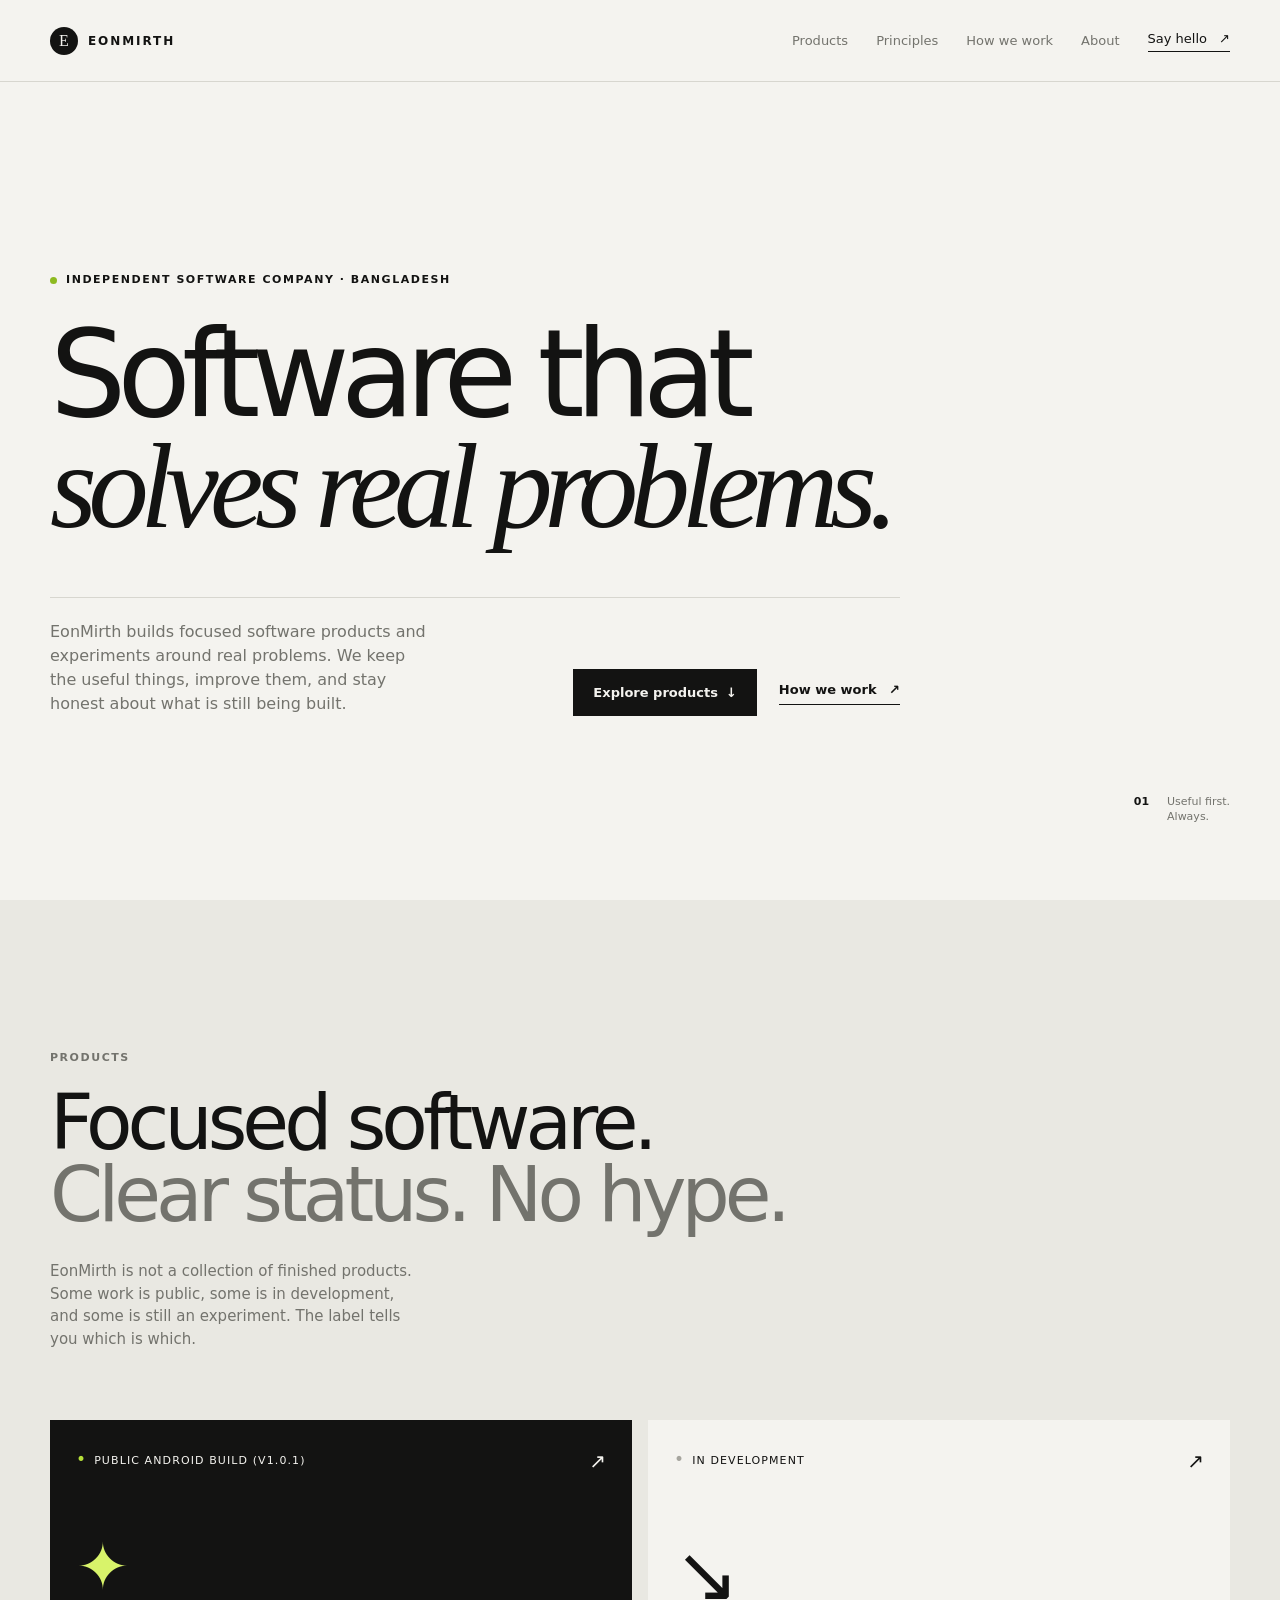
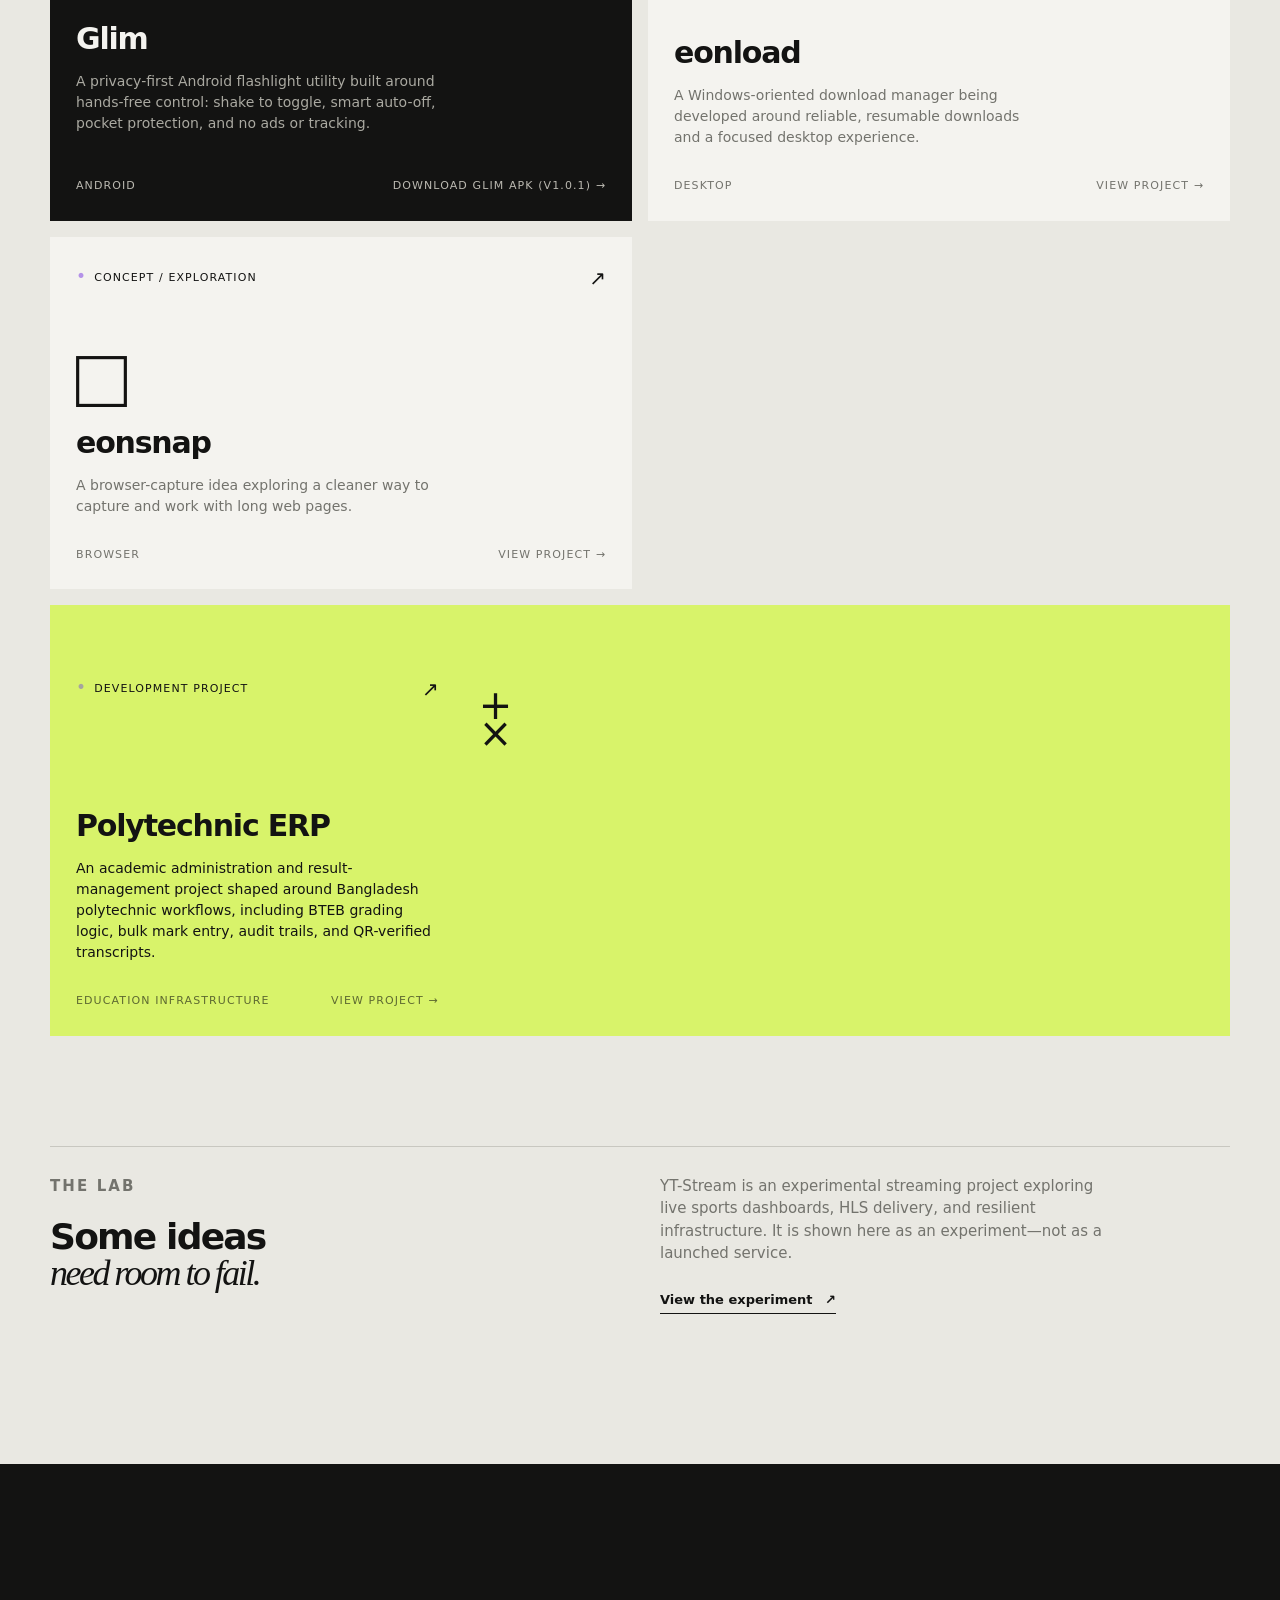
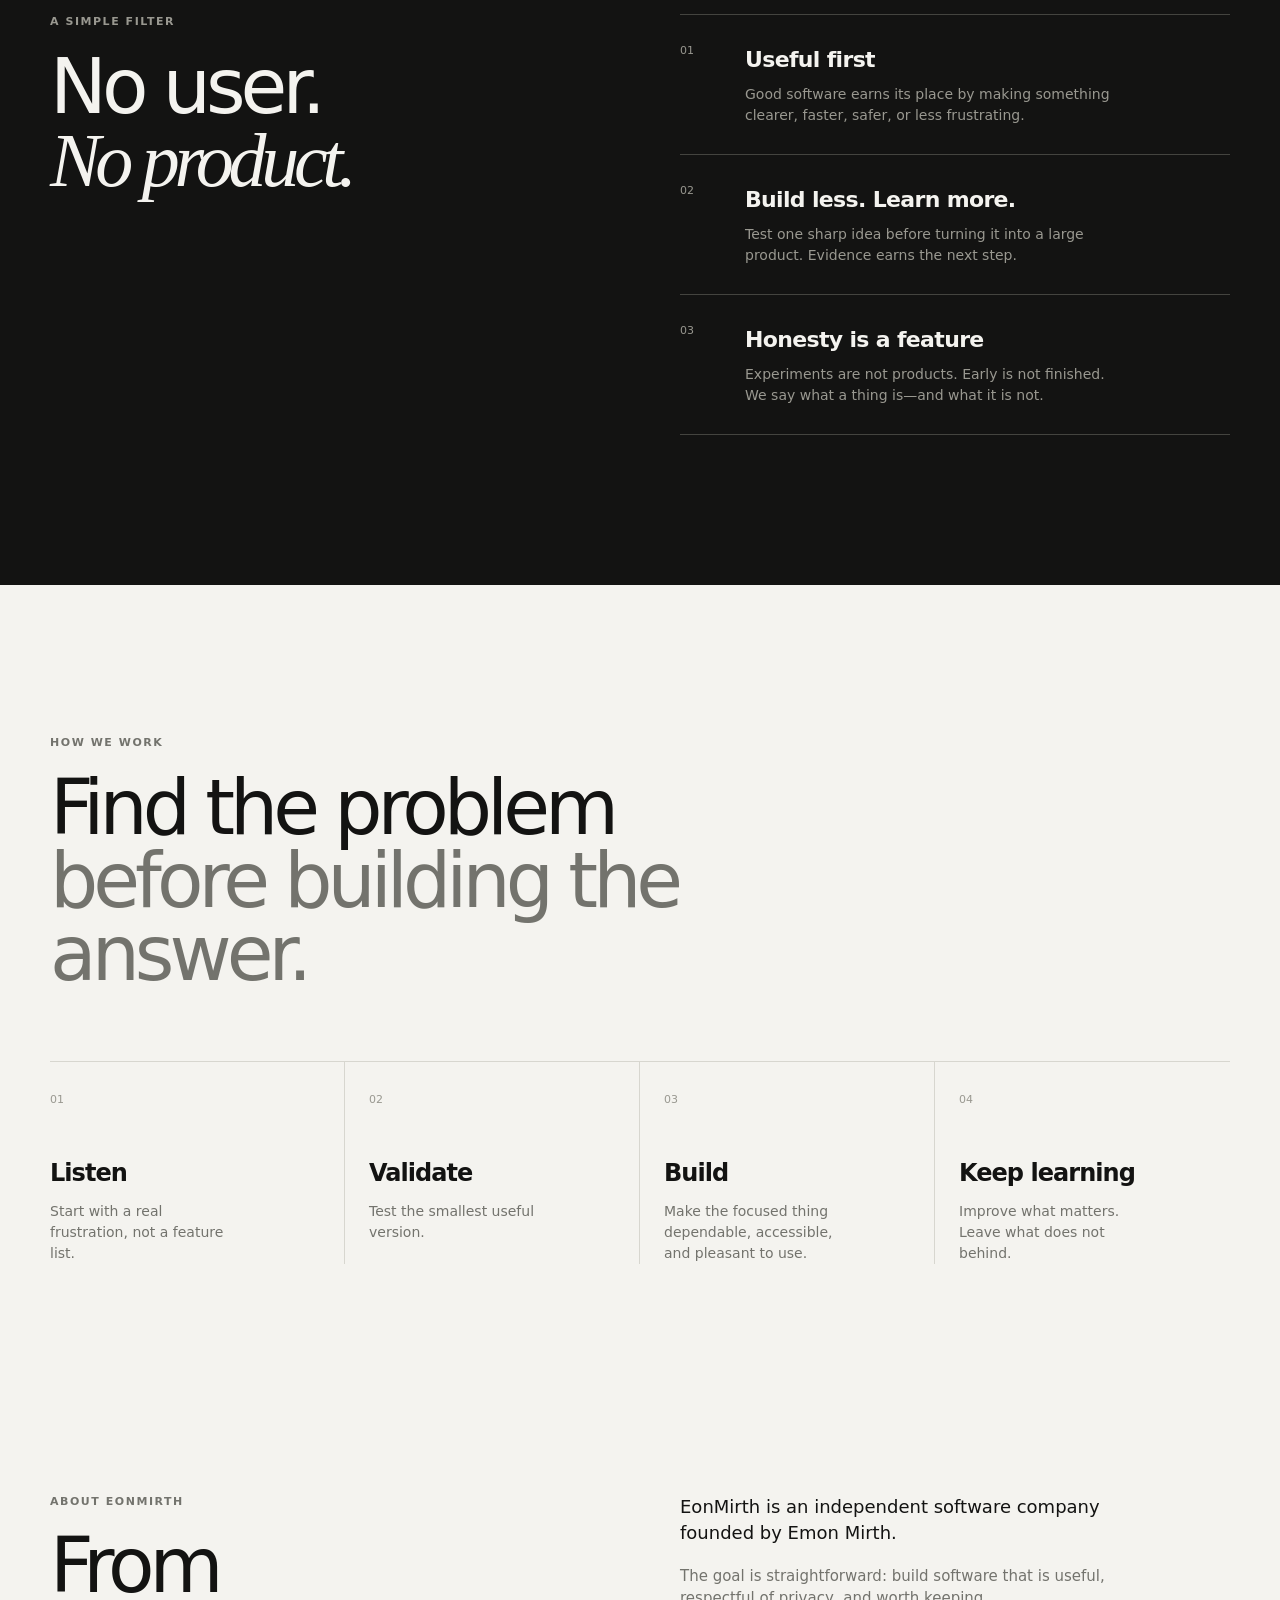
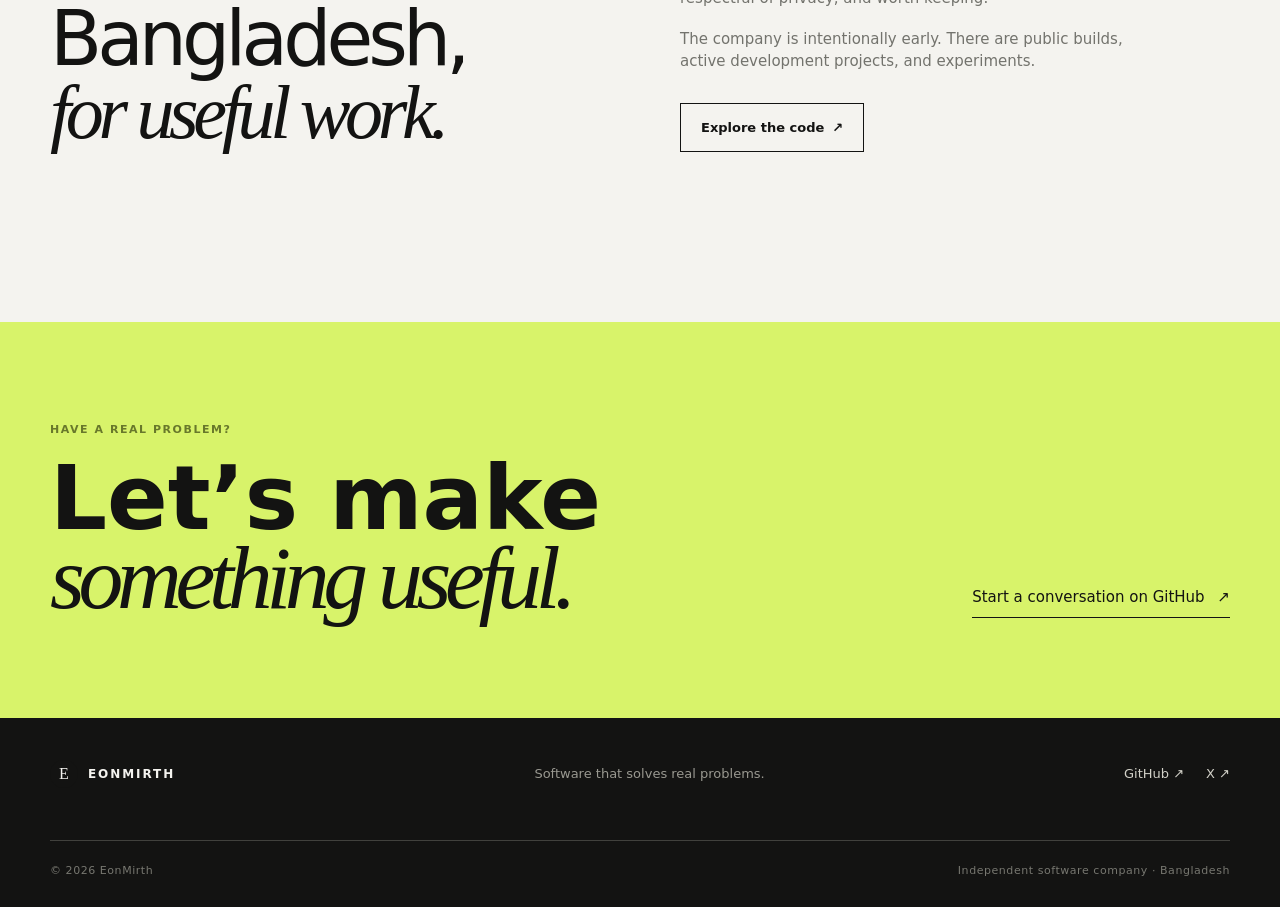
==== commit fa7d59e5: "Update Glim v1.0.1 download link and add glim-version.json API" ====
--- a/index.html
+++ b/index.html
@@ -60,12 +60,12 @@
         </div>
 
         <div class="product-grid">
-          <a class="product-card featured reveal" href="https://github.com/emonmirth/android-flashlight-app/releases" target="_blank" rel="noopener noreferrer" aria-label="Glim public Android build — open GitHub Releases">
-            <div class="card-top"><span class="status live">Public Android build</span><span class="arrow" aria-hidden="true">↗</span></div>
+          <a class="product-card featured reveal" href="https://github.com/emonmirth/android-flashlight-app/releases/download/v1.0.1/Glim-v1.0.1.apk" target="_blank" rel="noopener noreferrer" aria-label="Glim public Android build — download APK">
+            <div class="card-top"><span class="status live">Public Android build (v1.0.1)</span><span class="arrow" aria-hidden="true">↗</span></div>
             <div class="product-symbol sun" aria-hidden="true">✦</div>
             <h3>Glim</h3>
             <p>A privacy-first Android flashlight utility built around hands-free control: shake to toggle, smart auto-off, pocket protection, and no ads or tracking.</p>
-            <div class="card-foot"><span>Android</span><span>Get latest APK →</span></div>
+            <div class="card-foot"><span>Android</span><span>Download Glim APK (v1.0.1) →</span></div>
           </a>
 
           <a class="product-card reveal delay-1" href="https://github.com/emonmirth/eonload" target="_blank" rel="noopener noreferrer" aria-label="eonload in development — view project on GitHub">
